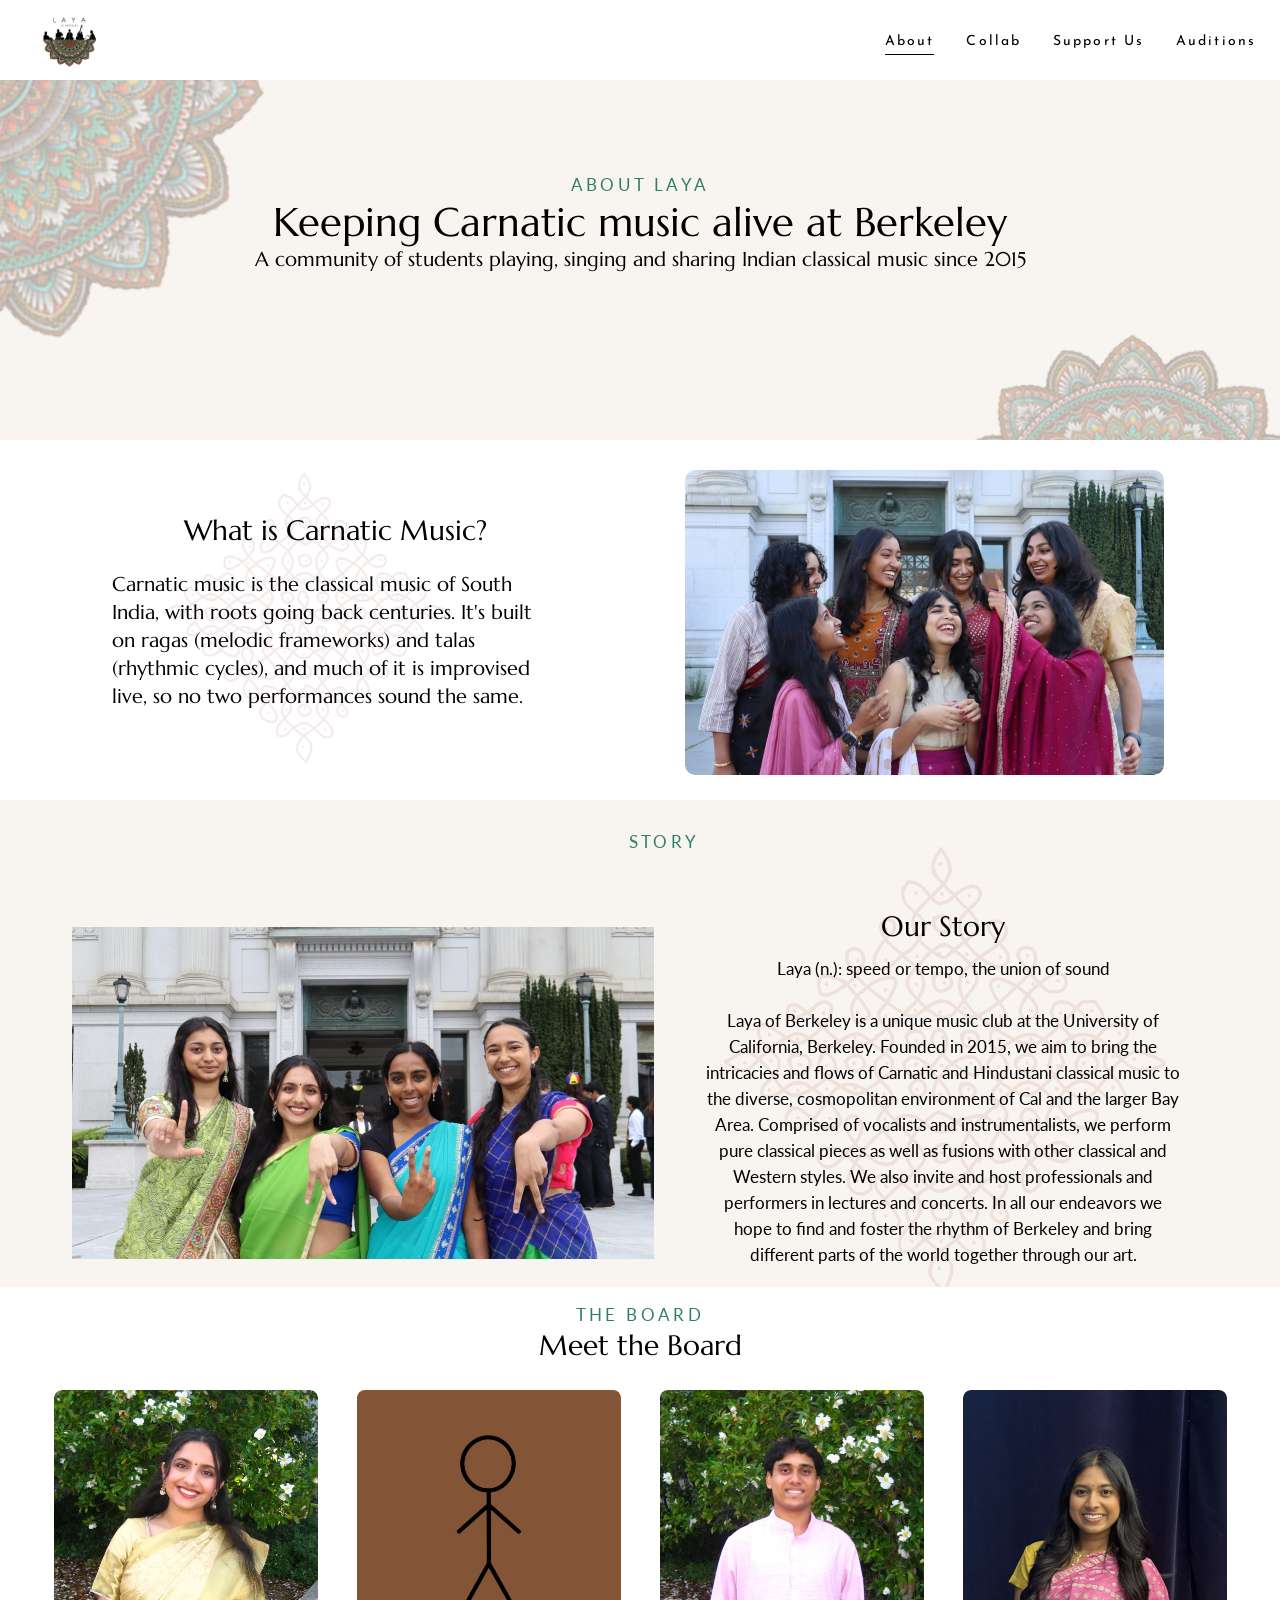
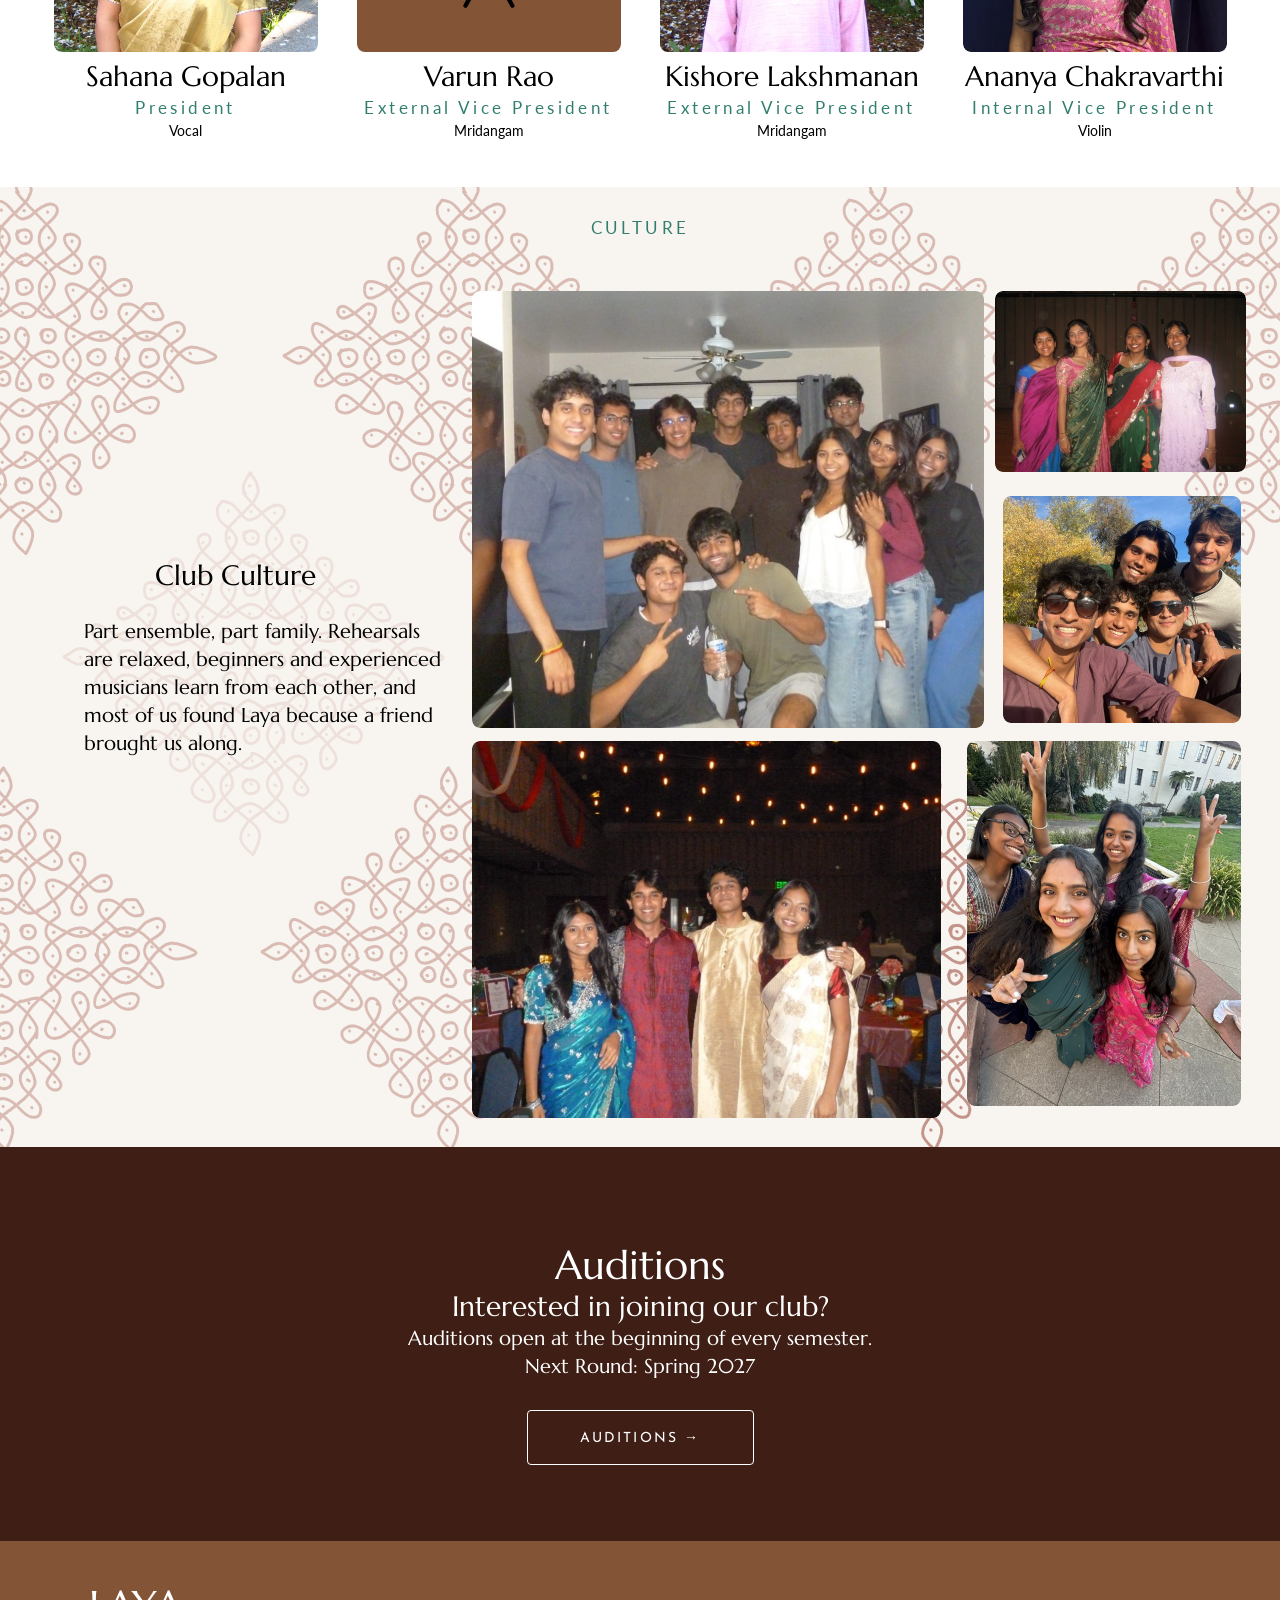
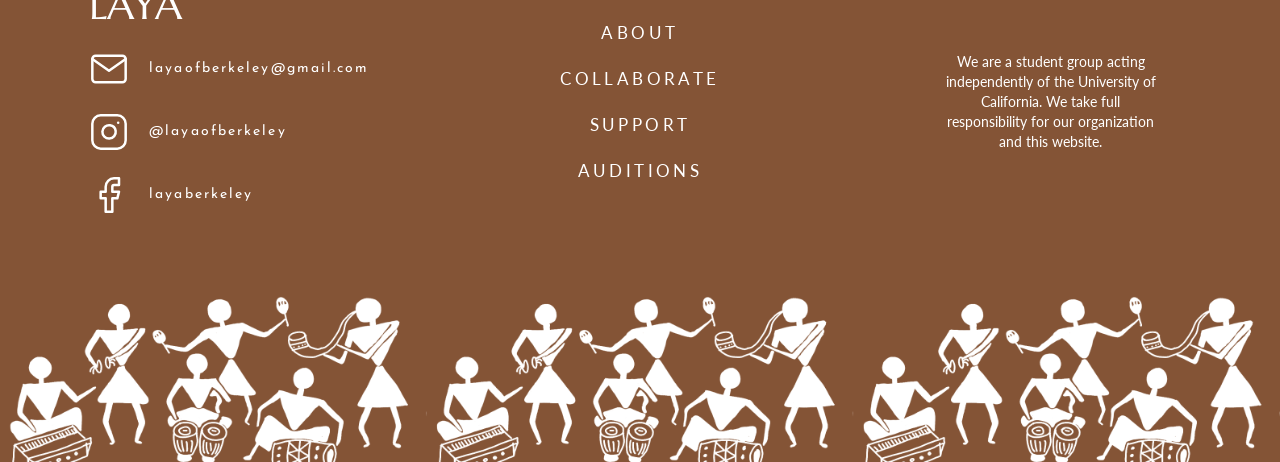
==== about.html @ 3cec7c17 "Laya website v1" ====
<!DOCTYPE html>
<html lang="en">
<head>
  <meta charset="UTF-8">
  <meta name="viewport" content="width=device-width, initial-scale=1">
  <title>About — Laya at UC Berkeley</title>
  <meta name="description" content="Laya is UC Berkeley's Indian classical music group: our story, our board and our club culture.">
  <link rel="icon" href="images/logo.png">

  <link rel="preconnect" href="https://fonts.googleapis.com">
  <link rel="preconnect" href="https://fonts.gstatic.com" crossorigin>
  <link href="https://fonts.googleapis.com/css2?family=Josefin+Sans:wght@400&family=Lato:wght@400&family=Marcellus&display=swap" rel="stylesheet">
  <link rel="stylesheet" href="styles.css">
</head>
<body>

  <!-- ===== Nav (shared) ===== -->
  <header class="site-nav">
    <nav class="site-nav__inner container" aria-label="Main">
      <a class="site-nav__logo" href="index.html">
        <img src="images/logo.png" alt="Laya, UC Berkeley — home" width="70" height="70">
      </a>

      <button class="site-nav__toggle" type="button" aria-expanded="false" aria-controls="site-nav-links" aria-label="Menu">
        <span class="site-nav__toggle-bar"></span>
        <span class="site-nav__toggle-bar"></span>
        <span class="site-nav__toggle-bar"></span>
      </button>

      <ul class="site-nav__links" id="site-nav-links">
        <li><a href="about.html" aria-current="page">About</a></li>
        <li><a href="collaborate.html">Collab</a></li>
        <li><a href="support.html">Support Us</a></li>
        <li><a href="about.html#auditions">Auditions</a></li>
      </ul>
    </nav>
  </header>

  <main>
    <!-- ===== Intro ===== -->
    <section class="page-intro about-intro">
      <img class="mandala mandala--about-top-left" src="images/mandala-half.png" alt="" aria-hidden="true">
      <img class="mandala mandala--flat-bottom mandala--about-bottom-right" src="images/mandala-half.png" alt="" aria-hidden="true">
      <div class="page-intro__inner container">
        <p class="label">About Laya</p>
        <h1 class="h1">Keeping Carnatic music alive at Berkeley</h1>
        <p class="subheading">A community of students playing, singing and sharing Indian classical music since 2015</p>
      </div>
    </section>

    <!-- ===== What is Carnatic music? ===== -->
    <section class="carnatic">
      <div class="carnatic__inner container">
        <img class="kolam-diamond kolam-diamond--10" src="images/kolam-diamond.png" alt="" aria-hidden="true">
        <div class="carnatic__text">
          <h2 class="h2">What is Carnatic Music?</h2>
          <p class="subheading">Carnatic music is the classical music of South India, with roots going back centuries. It's built on ragas (melodic frameworks) and talas (rhythmic cycles), and much of it is improvised live, so no two performances sound the same.</p>
        </div>
        <img class="carnatic__image photo" src="images/about-carnatic.jpg" alt="Laya members laughing together outside a campus building" width="958" height="610">
      </div>
    </section>

    <!-- ===== Our story ===== -->
    <section class="story" id="story">
      <div class="story__inner container">
        <img class="kolam-diamond kolam-diamond--10" src="images/kolam-diamond.png" alt="" aria-hidden="true">
        <p class="label">Story</p>
        <div class="story__grid">
          <img class="story__image" src="images/about-story.jpg" alt="Four Laya members in saris making the Cal Bears hand sign" width="1164" height="664">
          <div class="story__text">
            <h2 class="h2">Our Story</h2>
            <p class="body">Laya (n.): speed or tempo, the union of sound</p>
            <p class="body">Laya of Berkeley is a unique music club at the University of California, Berkeley. Founded in 2015, we aim to bring the intricacies and flows of Carnatic and Hindustani classical music to the diverse, cosmopolitan environment of Cal and the larger Bay Area. Comprised of vocalists and instrumentalists, we perform pure classical pieces as well as fusions with other classical and Western styles. We also invite and host professionals and performers in lectures and concerts. In all our endeavors we hope to find and foster the rhythm of Berkeley and bring different parts of the world together through our art.</p>
          </div>
        </div>
      </div>
    </section>

    <!-- ===== Meet the board ===== -->
    <section class="board" id="board">
      <div class="board__inner container">
        <div class="section-title">
          <p class="label">The Board</p>
          <h2 class="h2">Meet the Board</h2>
        </div>
        <ul class="board__list">
          <li>
            <img class="board__photo" src="images/board-sahana.jpg" alt="Sahana Gopalan" width="526" height="524">
            <p class="board__name h2">Sahana Gopalan</p>
            <p class="board__role label">President</p>
            <p class="small">Vocal</p>
          </li>
          <li>
            <img class="board__photo" src="images/board-varun.jpg" alt="Placeholder portrait for Varun Rao" width="524" height="524">
            <p class="board__name h2">Varun Rao</p>
            <p class="board__role label">External Vice President</p>
            <p class="small">Mridangam</p>
          </li>
          <li>
            <img class="board__photo" src="images/board-kishore.jpg" alt="Kishore Lakshmanan" width="540" height="524">
            <p class="board__name h2">Kishore Lakshmanan</p>
            <p class="board__role label">External Vice President</p>
            <p class="small">Mridangam</p>
          </li>
          <li>
            <img class="board__photo" src="images/board-ananya.jpg" alt="Ananya Chakravarthi" width="528" height="524">
            <p class="board__name h2">Ananya Chakravarthi</p>
            <p class="board__role label">Internal Vice President</p>
            <p class="small">Violin</p>
          </li>
        </ul>
      </div>
    </section>

    <!-- ===== Club culture ===== -->
    <section class="culture" id="culture">
      <div class="culture__inner container">
        <div class="culture__kolams" aria-hidden="true">
          <img class="kolam-diamond" src="images/kolam-diamond.png" alt="">
          <img class="kolam-diamond" src="images/kolam-diamond.png" alt="">
          <img class="kolam-diamond" src="images/kolam-diamond.png" alt="">
          <img class="kolam-diamond" src="images/kolam-diamond.png" alt="">
          <img class="kolam-diamond kolam-diamond--10" src="images/kolam-diamond.png" alt="">
          <img class="kolam-diamond" src="images/kolam-diamond.png" alt="">
          <img class="kolam-diamond" src="images/kolam-diamond.png" alt="">
          <img class="kolam-diamond" src="images/kolam-diamond.png" alt="">
          <img class="kolam-diamond" src="images/kolam-diamond.png" alt="">
        </div>
        <p class="label">Culture</p>
        <div class="culture__text">
          <h2 class="h2">Club Culture</h2>
          <p class="subheading">Part ensemble, part family. Rehearsals are relaxed, beginners and experienced musicians learn from each other, and most of us found Laya because a friend brought us along.</p>
        </div>
        <div class="culture__gallery">
          <img class="culture__photo culture__photo--1" src="images/culture-1.jpg" alt="A big group of Laya members posing in a living room" width="1024" height="874">
          <img class="culture__photo culture__photo--2" src="images/culture-2.jpg" alt="Four members in saris" width="502" height="362">
          <img class="culture__photo culture__photo--3" src="images/culture-3.jpg" alt="Members taking a group selfie outdoors" width="476" height="454">
          <img class="culture__photo culture__photo--4" src="images/culture-4.jpg" alt="Members dressed up at an evening event under string lights" width="938" height="754">
          <img class="culture__photo culture__photo--5" src="images/culture-5.jpg" alt="Members taking a selfie on campus" width="548" height="730">
        </div>
      </div>
    </section>

    <!-- ===== Auditions ===== -->
    <section class="auditions-band" id="auditions">
      <div class="auditions-band__inner container">
        <h2 class="h1">Auditions</h2>
        <p class="h2">Interested in joining our club?</p>
        <p class="subheading">Auditions open at the beginning of every semester.</p>
        <p class="subheading">Next Round: Spring 2027</p>
        <a class="btn btn--lg btn--outline-light" href="#">Auditions &rarr;</a>
      </div>
    </section>
  </main>

  <!-- ===== Footer (shared) ===== -->
  <footer class="site-footer">
    <div class="site-footer__inner container">
      <div class="site-footer__brand-block">
        <p class="site-footer__brand">LAYA</p>
        <ul class="site-footer__contact">
          <li>
            <a href="mailto:layaofberkeley@gmail.com">
              <svg viewBox="0 0 24 24" fill="none" stroke="currentColor" stroke-width="1.5" stroke-linecap="round" stroke-linejoin="round" aria-hidden="true">
                <path d="M4 4h16c1.1 0 2 .9 2 2v12c0 1.1-.9 2-2 2H4c-1.1 0-2-.9-2-2V6c0-1.1.9-2 2-2z"/>
                <polyline points="22,6 12,13 2,6"/>
              </svg>
              <span>layaofberkeley@gmail.com</span>
            </a>
          </li>
          <li>
            <a href="https://www.instagram.com/layaofberkeley" target="_blank" rel="noopener">
              <svg viewBox="0 0 24 24" fill="none" stroke="currentColor" stroke-width="1.5" stroke-linecap="round" stroke-linejoin="round" aria-hidden="true">
                <rect x="2" y="2" width="20" height="20" rx="5" ry="5"/>
                <path d="M16 11.37A4 4 0 1 1 12.63 8 4 4 0 0 1 16 11.37z"/>
                <line x1="17.5" y1="6.5" x2="17.51" y2="6.5"/>
              </svg>
              <span>@layaofberkeley</span>
            </a>
          </li>
          <li>
            <a href="https://www.facebook.com/layaberkeley" target="_blank" rel="noopener">
              <svg viewBox="0 0 24 24" fill="none" stroke="currentColor" stroke-width="1.5" stroke-linecap="round" stroke-linejoin="round" aria-hidden="true">
                <path d="M18 2h-3a5 5 0 0 0-5 5v3H7v4h3v8h4v-8h3l1-4h-4V7a1 1 0 0 1 1-1h3z"/>
              </svg>
              <span>layaberkeley</span>
            </a>
          </li>
        </ul>
      </div>

      <nav aria-label="Footer">
        <ul class="site-footer__links">
          <li><a href="about.html">About</a></li>
          <li><a href="collaborate.html">Collaborate</a></li>
          <li><a href="support.html">Support</a></li>
          <li><a href="about.html#auditions">Auditions</a></li>
        </ul>
      </nav>

      <p class="site-footer__disclaimer small">We are a student group acting independently of the University of California. We take full responsibility for our organization and this website.</p>
    </div>
    <div class="site-footer__art" aria-hidden="true"></div>
  </footer>

  <script src="nav.js"></script>
</body>
</html>
---- styles.css ----
/* ==========================================================================
   Laya at UC Berkeley — shared styles
   Sections 1–6 are shared across pages (tokens, base, type, buttons, nav,
   footer). Section 7 onward is Home-page specific.
   ========================================================================== */

/* 1. Tokens ---------------------------------------------------------------- */
:root {
  --black: #000000;
  --white: #ffffff;
  --teal: #317d6e;       /* Mandala Teal */
  --brick: #923729;      /* Brick Red */
  --brown: #3f1f15;      /* Deep Brown */
  --copper: #845436;     /* Copper */
  --off-white: #f8f4ef;  /* Off-white */

  --font-heading: "Marcellus", Georgia, serif;
  --font-ui: "Josefin Sans", "Helvetica Neue", Arial, sans-serif;
  --font-body: "Lato", "Helvetica Neue", Arial, sans-serif;
  /* The Figma "Label" style (ABOUT LAYA, PERFORMANCES…) is set in Lato.
     Swap to var(--font-ui) here to use Josefin Sans for labels instead. */
  --font-label: var(--font-body);

  --page-width: 1280px;
  --nav-height: 80px;
  --radius-sm: 4px;
  --radius-md: 8px;
}

/* 2. Base ------------------------------------------------------------------ */
*,
*::before,
*::after {
  box-sizing: border-box;
}

html {
  -webkit-text-size-adjust: 100%;
}

body {
  margin: 0;
  background: var(--off-white);
  color: var(--black);
  font-family: var(--font-body);
  font-size: 17px;
  line-height: 26px;
  -webkit-font-smoothing: antialiased;
}

img {
  display: block;
  max-width: 100%;
}

a {
  color: inherit;
  text-decoration: none;
}

h1,
h2,
h3,
p {
  margin: 0;
}

.container {
  width: 100%;
  max-width: var(--page-width);
  margin-inline: auto;
}

.visually-hidden {
  position: absolute;
  width: 1px;
  height: 1px;
  overflow: hidden;
  clip: rect(0 0 0 0);
  white-space: nowrap;
}

[id] {
  scroll-margin-top: var(--nav-height);
}

:focus-visible {
  outline: 2px solid var(--teal);
  outline-offset: 3px;
}

/* 3. Type ------------------------------------------------------------------ */
.h1 {
  font-family: var(--font-heading);
  font-weight: 400;
  font-size: 40px;
  line-height: 48px;
}

.h2 {
  font-family: var(--font-heading);
  font-weight: 400;
  font-size: 28px;
  line-height: 36px;
}

.subheading {
  font-family: var(--font-heading);
  font-weight: 400;
  font-size: 20px;
  line-height: 28px;
}

.label {
  font-family: var(--font-label);
  font-size: 17px;
  line-height: 26px;
  letter-spacing: 0.2em;
  text-transform: uppercase;
}

.eyebrow {
  font-family: var(--font-ui);
  font-size: 14px;
  line-height: 20px;
  letter-spacing: 0.15em;
  text-transform: uppercase;
}

.body {
  font-family: var(--font-body);
  font-size: 17px;
  line-height: 26px;
}

.small {
  font-family: var(--font-body);
  font-size: 14px;
  line-height: 20px;
}

.text-teal { color: var(--teal); }
.text-white { color: var(--white); }

/* Centered section heading: label + h2 */
.section-heading {
  text-align: center;
  color: var(--teal);
}

/* 4. Buttons --------------------------------------------------------------- */
.btn {
  display: inline-flex;
  align-items: center;
  justify-content: center;
  min-width: 170px;
  min-height: 48px;
  padding: 14px 32px 12px; /* Josefin sits high; nudge down to look centred */
  border: 1px solid transparent;
  border-radius: var(--radius-sm);
  font-family: var(--font-ui);
  font-size: 14px;
  line-height: 20px;
  letter-spacing: 0.15em;
  text-transform: uppercase;
  white-space: nowrap;
  cursor: pointer;
  transition: background-color 0.2s ease, color 0.2s ease, border-color 0.2s ease;
}

.btn--lg {
  min-width: 227px;
  min-height: 55px;
}

.btn--teal {
  background: var(--teal);
  color: var(--white);
}
.btn--teal:hover { background: #276659; }

.btn--brick {
  background: var(--brick);
  color: var(--white);
}
.btn--brick:hover { background: #7a2d21; }

.btn--outline-light {
  border-color: var(--white);
  color: var(--white);
}
.btn--outline-light:hover {
  background: var(--white);
  color: var(--black);
}

.btn--outline-dark {
  border-color: var(--black);
  color: var(--black);
}
.btn--outline-dark:hover {
  background: var(--black);
  color: var(--white);
}

/* 5. Nav ------------------------------------------------------------------- */
.site-nav {
  position: sticky;
  top: 0;
  z-index: 50;
  background: var(--white);
}

.site-nav__inner {
  display: flex;
  align-items: center;
  justify-content: space-between;
  height: var(--nav-height);
  padding: 0 24px 0 32px;
}

.site-nav__logo img {
  width: 70px;
  height: 70px;
  object-fit: contain;
}

.site-nav__links {
  display: flex;
  align-items: center;
  gap: 32px;
  margin: 0;
  padding: 0;
  list-style: none;
}

.site-nav__links a {
  display: inline-block;
  padding: 4px 0 2px;
  border-bottom: 1px solid transparent;
  font-family: var(--font-ui);
  font-size: 14px;
  line-height: 20px;
  letter-spacing: 0.15em;
  color: var(--black);
  transition: border-color 0.2s ease, color 0.2s ease;
}

.site-nav__links a:hover,
.site-nav__links a[aria-current="page"] {
  border-bottom-color: currentColor;
}

.site-nav__toggle {
  display: none;
  width: 44px;
  height: 44px;
  padding: 0;
  border: 0;
  background: none;
  cursor: pointer;
}

.site-nav__toggle-bar {
  display: block;
  width: 24px;
  height: 2px;
  margin: 5px auto;
  background: var(--black);
  transition: transform 0.2s ease, opacity 0.2s ease;
}

.site-nav__toggle[aria-expanded="true"] .site-nav__toggle-bar:nth-child(1) {
  transform: translateY(7px) rotate(45deg);
}
.site-nav__toggle[aria-expanded="true"] .site-nav__toggle-bar:nth-child(2) {
  opacity: 0;
}
.site-nav__toggle[aria-expanded="true"] .site-nav__toggle-bar:nth-child(3) {
  transform: translateY(-7px) rotate(-45deg);
}

@media (max-width: 767px) {
  .site-nav__inner {
    height: 64px;
    padding: 0 12px 0 16px;
  }

  .site-nav__logo img {
    width: 56px;
    height: 56px;
  }

  .site-nav__toggle {
    display: block;
  }

  .site-nav__links {
    display: none;
    position: absolute;
    top: 100%;
    left: 0;
    right: 0;
    flex-direction: column;
    align-items: stretch;
    gap: 0;
    padding: 8px 0 16px;
    background: var(--white);
    box-shadow: 0 8px 16px rgba(0, 0, 0, 0.08);
  }

  .site-nav__links.is-open {
    display: flex;
  }

  .site-nav__links a {
    display: block;
    padding: 14px 24px 12px;
    border-bottom: 0;
    font-size: 15px;
  }
}

/* 6. Footer ---------------------------------------------------------------- */
.site-footer {
  background: var(--copper);
  color: var(--white);
  overflow: hidden;
}

.site-footer__inner {
  display: grid;
  grid-template-columns: repeat(3, minmax(0, 1fr));
  align-items: center;
  justify-items: center;
  column-gap: 48px;
  padding: 40px 48px 24px;
}

/* Brand block: LAYA + contact rows, kept left-aligned inside so the icons
   line up, and centred as a unit in its column. */
.site-footer__brand-block {
  display: flex;
  flex-direction: column;
  align-items: flex-start;
}

.site-footer__brand {
  font-family: var(--font-heading);
  font-size: 40px;
  line-height: 48px;
}

.site-footer__contact {
  margin: 20px 0 0;
  padding: 0;
  list-style: none;
}

.site-footer__contact li + li {
  margin-top: 16px;
}

.site-footer__contact a {
  display: inline-flex;
  align-items: center;
  gap: 20px;
  font-family: var(--font-ui);
  font-size: 14px;
  line-height: 20px;
  letter-spacing: 0.15em;
}

.site-footer__contact a:hover span {
  text-decoration: underline;
  text-underline-offset: 4px;
}

.site-footer__contact svg {
  flex: none;
  width: 40px;
  height: 40px;
}

.site-footer__links {
  margin: 0;
  padding: 0;
  list-style: none;
  text-align: center;
}

.site-footer__links li + li {
  margin-top: 20px;
}

.site-footer__links a {
  font-family: var(--font-label);
  font-size: 17px;
  line-height: 26px;
  letter-spacing: 0.2em;
  text-transform: uppercase;
}

.site-footer__links a:hover {
  text-decoration: underline;
  text-underline-offset: 4px;
}

.site-footer__disclaimer {
  max-width: 220px;
  text-align: center;
}

/* Warli dancers: one complete copy of the artwork (blank margins on both
   sides), repeated edge to edge. "round" fits a whole number of copies
   across any screen width and scales them evenly (aspect ratio kept), so no
   dancer is ever cut off at the sides. */
.site-footer__art {
  height: 216px;
  background-image: url("images/footer-warli.png");
  background-repeat: round no-repeat;
  background-position: left bottom;
  background-size: 427px auto;
}

@media (max-width: 1023px) {
  .site-footer__inner {
    column-gap: 24px;
    padding: 40px 24px 24px;
  }
}

@media (max-width: 767px) {
  .site-footer__inner {
    grid-template-columns: 1fr;
    row-gap: 32px;
    padding: 40px 24px 16px;
  }

  .site-footer__brand-block {
    align-items: center;
  }

  .site-footer__brand {
    text-align: center;
  }

  .site-footer__contact svg {
    width: 32px;
    height: 32px;
  }

  .site-footer__links li + li {
    margin-top: 12px;
  }

  .site-footer__art {
    height: 120px;
    background-size: 260px auto;
  }
}

/* ==========================================================================
   7. Home page
   ========================================================================== */

/* Repeating kolam border strip (shared). kolam-border.png is
   kolam-border-right.png with only its transparent margins trimmed so the
   pattern tiles without gaps. */
.kolam-strip {
  height: 80px;
  background: url("images/kolam-border.png") repeat-x left top / auto 80px;
}
.kolam-strip--on-white { background-color: var(--white); }

/* Above the footer: the upward-pointing version, resting on the footer.
   kolam-border-up.png is kolam-border-support.png with only its
   transparent margins trimmed. */
.kolam-strip--up {
  background-image: url("images/kolam-border-up.png");
  background-position: left bottom;
}

/* Large faint kolam centred behind a section's text (shared). The image has
   30% opacity baked in, so 0.267 gives the requested 8%. */
.kolam-bg {
  position: absolute;
  z-index: 0;
  top: 50%;
  left: 50%;
  width: 600px;
  max-width: none;
  height: auto;
  opacity: 0.267;
  transform: translate(-50%, -50%);
  pointer-events: none;
  user-select: none;
}

/* Decorative mandala (shared by every page). The source image is the right
   half of a mandala (flat edge on its left) with 30% opacity baked in. */
.mandala {
  position: absolute;
  z-index: 0;
  width: 294px;
  height: auto;
  pointer-events: none;
  user-select: none;
}
.mandala--flat-top { transform: rotate(90deg); }
.mandala--flat-bottom { transform: rotate(-90deg); }

/* Hero */
.hero {
  position: relative;
  display: flex;
  align-items: flex-end;
  min-height: 923px;
  padding: 0 24px 80px;
  color: var(--white);
  text-align: center;
  isolation: isolate;
}

.hero__image {
  position: absolute;
  inset: 0;
  z-index: -2;
  width: 100%;
  height: 100%;
  object-fit: cover;
  object-position: center 30%;
}

.hero::before {
  content: "";
  position: absolute;
  inset: 0;
  z-index: -1;
  background: linear-gradient(to bottom, rgba(0, 0, 0, 0) 0%, rgba(0, 0, 0, 0.6) 100%);
}

.hero__content {
  width: 100%;
}

.hero__actions {
  display: flex;
  flex-wrap: wrap;
  justify-content: center;
  gap: 16px 40px;
  margin-top: 20px;
}

/* Stats band */
.stats {
  background: var(--teal);
  color: var(--white);
}

.stats__list {
  display: grid;
  grid-template-columns: repeat(4, 250px);
  justify-content: center;
  margin: 0 auto;
  padding: 49px 0;
  list-style: none;
  text-align: center;
}

.stats__number {
  display: block;
  font-family: var(--font-heading);
  font-size: 28px;
  line-height: 36px;
}

.stats__label {
  display: block;
  font-family: var(--font-label);
  font-size: 17px;
  line-height: 26px;
  letter-spacing: 0.2em;
}

/* Kolam border that hangs below the stats band. Positions are the Figma
   coordinates expressed as a share of the 1280px frame. */
.kolam-row {
  position: relative;
  z-index: 1;
  max-width: var(--page-width);
  height: 0;
  margin-inline: auto;
  pointer-events: none;
}

.kolam-row img {
  position: absolute;
  top: calc(-64 / 1280 * min(100vw, 1280px));
  height: auto;
}

.kolam-row__left {
  left: 0;
  width: calc(621 / 1280 * 100%);
}

.kolam-row__right {
  left: calc(451 / 1280 * 100%);
  width: calc(753 / 1280 * 100%);
}

/* About */
.about {
  background: var(--white);
}

.about__inner {
  display: grid;
  grid-template-columns: 468px 519px;
  column-gap: 100px;
  align-items: start;
  padding: 43px 72px 37px;
}

.about__image {
  width: 468px;
  height: 370px;
  border-radius: var(--radius-md);
  object-fit: cover;
}

.about__text {
  display: flex;
  flex-direction: column;
  align-items: flex-start;
  gap: 8px;
  padding-top: 9px;
}

.about__text .label {
  color: var(--teal);
}

.about__text .body {
  max-width: 466px;
  min-height: 145px;
}

/* Performances */
.performances {
  position: relative;
  overflow: hidden;
  background: var(--off-white);
}

.performances__inner {
  position: relative;
  z-index: 1;
  display: flex;
  flex-direction: column;
  align-items: center;
  padding: 58px 24px 40px;
}

.performances__image {
  width: 962px;
  max-width: 100%;
  height: auto;
  aspect-ratio: 962 / 472;
  margin-top: 37px;
  border-radius: var(--radius-md);
  object-fit: cover;
}

.performances .btn {
  margin-top: 36px;
}

.performances .mandala {
  width: 300px;
  opacity: 0.833; /* 30% baked in × 0.833 ≈ 25% */
}

.performances .mandala--top-left {
  top: -256px;
  left: 0;
}

/* Half mandala resting on the section's bottom edge (as in the design);
   it lines up with the one at the top of Upcoming Events. */
.performances .mandala--bottom-right {
  bottom: -132px;
  right: max(-40px, calc((100vw - var(--page-width)) / 2 - 40px));
}

/* Events + Support share a wrapper so one mandala can span both. */
.events-support {
  position: relative;
  overflow: hidden;
}

.events-support > .mandala {
  top: 116px;
  left: 0;
}

.events {
  position: relative;
  overflow: hidden;
  background: var(--white);
}

.events__inner {
  position: relative;
  z-index: 1;
  padding: 58px 24px 38px;
}

.events .mandala--flat-top {
  top: -127px;
  right: max(-2px, calc((100vw - var(--page-width)) / 2 - 2px));
}

/* Event card (shared: Home + Collaborate) */
.event-card {
  display: grid;
  grid-template-columns: 193px 1fr;
  align-items: center;
  max-width: 464px;
  min-height: 166px;
  margin: 36px auto 0;
  padding: 0 50px 0 0;
  border: 1px solid var(--black);
  border-radius: var(--radius-md);
  background: var(--white);
  color: var(--teal);
  text-align: center;
}

.event-card__date .h1 {
  display: block;
}

.event-card__date .label {
  display: block;
}

.event-card__details {
  display: flex;
  flex-direction: column;
}

/* Support */
.support {
  position: relative;
  overflow: hidden;
}

.support__inner {
  position: relative;
  z-index: 1;
  padding: 58px 24px 24px;
  text-align: center;
}

.support__inner .body {
  margin-top: 10px;
}

.support .btn {
  margin-top: 30px;
}


/* Home — tablet */
@media (max-width: 1100px) {
  .about__inner {
    grid-template-columns: minmax(0, 468px) minmax(0, 519px);
    column-gap: 48px;
    justify-content: center;
    padding: 110px 32px 48px;
  }

  .about__image {
    width: 100%;
    height: auto;
    aspect-ratio: 468 / 370;
  }

  .stats__list {
    grid-template-columns: repeat(4, 1fr);
    padding-inline: 24px;
  }
}

/* Home — mobile */
@media (max-width: 767px) {
  .kolam-strip {
    height: 56px;
    background-size: auto 56px;
  }

  .h1 {
    font-size: 32px;
    line-height: 40px;
  }

  .h2 {
    font-size: 24px;
    line-height: 32px;
  }

  .subheading {
    font-size: 17px;
    line-height: 24px;
  }

  .label {
    font-size: 15px;
    letter-spacing: 0.16em;
  }

  .mandala {
    width: 180px;
  }

  .hero {
    min-height: min(calc(100svh - 64px), 680px);
    padding-bottom: 48px;
  }

  .hero__actions {
    flex-direction: column;
    align-items: center;
    gap: 12px;
    margin-top: 24px;
  }

  .hero__actions .btn {
    width: 220px;
  }

  .stats__list {
    grid-template-columns: repeat(2, 1fr);
    row-gap: 28px;
    padding: 36px 16px;
  }

  .stats__label {
    font-size: 14px;
    letter-spacing: 0.15em;
  }

  .about__inner {
    grid-template-columns: 1fr;
    row-gap: 32px;
    padding: 72px 24px 56px;
  }

  .about__text .body {
    min-height: 0;
    margin-bottom: 16px;
  }

  .performances__inner {
    padding: 48px 16px 40px;
  }

  .performances__image {
    margin-top: 28px;
  }

  .performances .mandala { width: 180px; }
  .performances .mandala--top-left { top: -160px; }
  .performances .mandala--bottom-right { bottom: -78px; right: -24px; }

  .events__inner {
    padding: 48px 16px 40px;
  }

  .events .mandala--flat-top { top: -78px; right: -10px; }
  .events-support > .mandala { top: 200px; }

  .event-card {
    grid-template-columns: 1fr;
    row-gap: 16px;
    padding: 28px 20px;
  }

  .support__inner {
    padding: 48px 20px 24px;
  }

}

/* ==========================================================================
   8. Shared components used by the inner pages
   ========================================================================== */

/* Photos with rounded corners */
.photo {
  display: block;
  width: 100%;
  height: auto;
  border-radius: var(--radius-md);
  object-fit: cover;
}

/* Kolam diamond motif. The image has 30% opacity baked in, so the
   opacity values below are relative to that (0.5 ≈ 15%, 0.33 ≈ 10%). */
.kolam-diamond {
  position: absolute;
  z-index: 0;
  width: 484px;
  max-width: none;
  height: auto;
  pointer-events: none;
  user-select: none;
}
.kolam-diamond--20 { opacity: 0.67; }
.kolam-diamond--15 { opacity: 0.5; }
.kolam-diamond--10 { opacity: 0.33; }

/* A row of hanging kolam (the same art used under the Home stats band) */
.kolam-border {
  position: absolute;
  z-index: 0;
  width: 742px;
  max-width: none;
  height: auto;
  pointer-events: none;
}

/* Deep-brown content card */
.brown-card {
  border-radius: var(--radius-md);
  background: var(--brown);
  color: var(--white);
  text-align: center;
}

/* Page intro header: teal label + black H1 + subheading, centred */
.page-intro {
  position: relative;
  overflow: hidden;
  background: var(--off-white);
  text-align: center;
}

.page-intro__inner {
  position: relative;
  z-index: 1;
}

.page-intro .label {
  color: var(--teal);
}

/* Section heading pair used on inner pages (teal label, black heading) */
.section-title {
  text-align: center;
}
.section-title .label {
  color: var(--teal);
}

/* Caption chip that sits on top of a photo */
.tag {
  position: absolute;
  z-index: 1;
  display: flex;
  flex-direction: column;
  justify-content: center;
  border-radius: var(--radius-md);
  background: var(--brown);
  color: var(--white);
  font-family: var(--font-label);
  letter-spacing: 0.2em;
  text-align: center;
  white-space: nowrap;
}
.tag--copper { background: var(--copper); }
.tag__title {
  font-size: 17px;
  line-height: 26px;
  text-transform: uppercase;
}
.tag__meta {
  font-size: 14px;
  line-height: 20px;
  letter-spacing: 0;
}

/* ==========================================================================
   9. About page
   ========================================================================== */

.about-intro {
  min-height: 360px;
}

.about-intro .page-intro__inner {
  padding: 92px 24px 60px;
}

.about-intro .mandala--about-top-left {
  top: -201px;
  left: -105px;
  width: 369px;
  transform: rotate(50.63deg);
}

.about-intro .mandala--about-bottom-right {
  top: 98px;
  right: max(14px, calc((100vw - var(--page-width)) / 2 + 14px));
  width: 239px;
}

/* What is Carnatic music? */
.carnatic {
  position: relative;
  overflow: hidden;
  background: var(--white);
}

.carnatic__inner {
  position: relative;
  display: grid;
  grid-template-columns: 447px 479px;
  column-gap: 126px;
  align-items: start;
  min-height: 360px;
  padding: 30px 24px 25px 112px;
}

.carnatic__text {
  position: relative;
  z-index: 1;
  padding-top: 43px;
}

.carnatic__text .h2 {
  margin-bottom: 22px;
  text-align: center;
}

.carnatic .kolam-diamond {
  top: 0;
  left: 123px;
  width: 365px;
}

.carnatic__image {
  position: relative;
  z-index: 1;
  width: 479px;
  aspect-ratio: 479 / 305;
  border-radius: 10px;
}

/* Our story */
.story {
  position: relative;
  overflow: hidden;
}

.story__inner {
  position: relative;
  padding: 29px 24px 19px 72px;
}

.story .label {
  color: var(--teal);
  text-align: center;
}

.story__grid {
  display: grid;
  grid-template-columns: 582px 476px;
  column-gap: 51px;
  align-items: start;
  margin-top: 54px;
}

.story__image {
  width: 582px;
  max-width: 100%;
  height: auto;
  margin-top: 18px;
  object-fit: cover;
}

.story__text {
  position: relative;
  z-index: 1;
  text-align: center;
}

.story__text .h2 {
  margin-bottom: 11px;
}

.story__text .body + .body {
  margin-top: 26px;
}

.story .kolam-diamond {
  top: -3px;
  left: 663px;
  width: 560px;
}

/* Meet the board */
.board {
  background: var(--white);
}

.board__inner {
  padding: 15px 24px 46px;
}

.board__list {
  display: grid;
  grid-template-columns: repeat(4, 264px);
  justify-content: center;
  column-gap: 39px;
  row-gap: 40px;
  margin: 26px 0 0;
  padding: 0;
  list-style: none;
  text-align: center;
}

.board__photo {
  width: 100%;
  height: 262px;
  border-radius: var(--radius-md);
  object-fit: cover;
}

.board__name {
  margin-top: 7px;
}

.board__role {
  margin-inline: -20px;
  color: var(--teal);
  text-transform: none;
}

/* Club culture */
.culture {
  position: relative;
  overflow: hidden;
}

.culture__inner {
  position: relative;
  height: 960px;
}

.culture .label {
  position: relative;
  z-index: 1;
  padding-top: 28px;
  color: var(--teal);
  text-align: center;
}

.culture__text {
  position: absolute;
  z-index: 1;
  top: 371px;
  left: 84px;
  width: 366px;
}

.culture__text .h2 {
  margin: 0 0 24px 71px;
}

.culture__photo {
  position: absolute;
  z-index: 1;
  border-radius: var(--radius-md);
  object-fit: cover;
}
.culture__photo--1 { left: 472px; top: 104px; width: 512px; height: 437px; }
.culture__photo--2 { left: 995px; top: 104px; width: 251px; height: 181px; }
.culture__photo--3 { left: 1003px; top: 309px; width: 238px; height: 227px; }
.culture__photo--4 { left: 472px; top: 554px; width: 469px; height: 377px; }
.culture__photo--5 { left: 967px; top: 554px; width: 274px; height: 365px; }

/* Kolam diamonds placed exactly as in the design: a row along the top,
   a faint one behind the text, and a lower row (bottom-left plus two behind
   the bottom photos; the last is doubled, as in Figma, for a stronger tone). */
.culture__kolams .kolam-diamond:nth-of-type(1) { left: -217px; top: -60px; }
.culture__kolams .kolam-diamond:nth-of-type(2) { left: 230px; top: -60px; }
.culture__kolams .kolam-diamond:nth-of-type(3) { left: 637px; top: -60px; }
.culture__kolams .kolam-diamond:nth-of-type(4) { left: 1004px; top: -60px; }
.culture__kolams .kolam-diamond:nth-of-type(5) { left: 10px; top: 241px; }
.culture__kolams .kolam-diamond:nth-of-type(6) { left: -237px; top: 536px; }
.culture__kolams .kolam-diamond:nth-of-type(7) { left: 208px; top: 536px; }
.culture__kolams .kolam-diamond:nth-of-type(8) { left: 692px; top: 536px; }
.culture__kolams .kolam-diamond:nth-of-type(9) { left: 692px; top: 536px; }

/* Auditions band */
.auditions-band {
  background: var(--brown);
  color: var(--white);
  text-align: center;
}

.auditions-band__inner {
  padding: 94px 24px 76px;
}

.auditions-band .btn {
  margin-top: 29px;
}

/* About — tablet */
@media (max-width: 1100px) {
  .carnatic__inner {
    grid-template-columns: minmax(0, 1fr) minmax(0, 1fr);
    column-gap: 48px;
    padding: 48px 32px;
  }

  .carnatic__image {
    width: 100%;
  }

  .story__inner {
    padding: 40px 32px 48px;
  }

  .story__grid {
    grid-template-columns: minmax(0, 1fr) minmax(0, 1fr);
    column-gap: 40px;
    margin-top: 32px;
  }

  .story__image {
    width: 100%;
  }

  .board__list {
    grid-template-columns: repeat(2, 264px);
  }

  .culture__inner {
    height: auto;
    padding: 0 32px 64px;
  }

  .culture__text {
    position: relative;
    top: auto;
    left: auto;
    width: auto;
    max-width: 560px;
    margin: 40px auto;
    text-align: center;
  }

  .culture__text .h2 {
    margin-left: 0;
  }

  .culture__gallery {
    position: relative;
    z-index: 1;
    display: grid;
    grid-template-columns: repeat(6, 1fr);
    gap: 16px;
  }

  .culture__photo {
    position: static;
    width: 100%;
    height: 280px;
  }
  .culture__photo--1,
  .culture__photo--4 { grid-column: span 4; }
  .culture__photo--2,
  .culture__photo--3,
  .culture__photo--5 { grid-column: span 2; }
  .culture__photo--1,
  .culture__photo--4 { width: 100%; }
  .culture__photo--3 { order: 1; }
  .culture__photo--5 { order: 2; }
  .culture__photo--4 { order: 3; }
  .culture__photo--2,
  .culture__photo--3,
  .culture__photo--5,
  .culture__photo--1,
  .culture__photo--4 { left: auto; top: auto; }
}

/* About — mobile */
@media (max-width: 767px) {
  .about-intro {
    min-height: 0;
  }

  .about-intro .page-intro__inner {
    padding: 72px 20px 64px;
  }

  .about-intro .mandala--about-top-left {
    top: -150px;
    left: -110px;
    width: 220px;
  }

  .about-intro .mandala--about-bottom-right {
    top: auto;
    bottom: -60px;
    right: 0;
    width: 140px;
  }

  .carnatic__inner,
  .story__grid {
    grid-template-columns: 1fr;
    row-gap: 28px;
  }

  .carnatic__inner {
    padding: 48px 20px;
  }

  .carnatic__text {
    padding-top: 0;
  }

  .carnatic .kolam-diamond {
    left: 50%;
    width: 280px;
    transform: translateX(-50%);
  }

  .story__inner {
    padding: 40px 20px 48px;
  }

  .story__image {
    margin-top: 0;
  }

  .story .kolam-diamond {
    left: auto;
    right: -120px;
    width: 360px;
  }

  .board__inner {
    padding: 40px 16px 56px;
  }

  .board__list {
    grid-template-columns: repeat(2, minmax(0, 1fr));
    column-gap: 16px;
    margin-top: 24px;
  }

  .board__photo {
    height: auto;
    aspect-ratio: 1;
  }

  .board__name {
    font-size: 20px;
    line-height: 28px;
  }

  .board__role {
    margin-inline: 0;
    font-size: 13px;
    line-height: 20px;
    letter-spacing: 0.12em;
  }

  .culture__inner {
    padding: 0 16px 48px;
  }

  .culture__text {
    margin: 32px auto;
  }

  .culture__gallery {
    grid-template-columns: repeat(2, 1fr);
    gap: 12px;
  }

  .culture__photo {
    height: 180px;
  }
  .culture__photo--1,
  .culture__photo--4 { grid-column: span 2; height: 240px; }
  .culture__photo--2,
  .culture__photo--3,
  .culture__photo--5 { grid-column: span 1; }

  .auditions-band__inner {
    padding: 64px 20px;
  }
}

/* ==========================================================================
   10. Collaborate page
   ========================================================================== */

.collab-hero {
  position: relative;
  display: flex;
  align-items: flex-end;
  min-height: 461px;
  overflow: hidden;
  color: var(--white);
  isolation: isolate;
}

.collab-hero__image {
  position: absolute;
  inset: 0;
  z-index: -2;
  width: 100%;
  height: 100%;
  object-fit: cover;
  object-position: center bottom;
}

.collab-hero::before {
  content: "";
  position: absolute;
  inset: 0;
  z-index: -1;
  background: linear-gradient(to bottom, rgba(0, 0, 0, 0) 0%, rgba(0, 0, 0, 0.8) 100%);
}

.collab-hero__content {
  padding: 0 24px 20px 27px;
}

.collab-hero .h1 { margin-top: -6px; }
.collab-hero .body { margin-top: -4px; }

.collab-hero__actions {
  display: flex;
  flex-wrap: wrap;
  gap: 12px 29px;
  margin-top: 8px;
}

.collab-hero__actions .btn--wide {
  min-width: 195px;
}

/* Trusted by */
.trusted {
  background: var(--off-white);
}

.trusted__inner {
  padding: 28px 71px 45px 26px;
}

.trusted .label {
  color: var(--teal);
  text-align: center;
}

.trusted__logos {
  display: flex;
  align-items: center;
  justify-content: space-between;
  gap: 24px;
  margin: 31px 0 0;
  padding: 0;
  list-style: none;
}

.trusted__logos img {
  width: 95px;
  height: 95px;
  object-fit: contain;
}

.trusted__logos .trusted__logo--wide {
  width: 135px;
  height: 56px;
}

/* Past performances */
.past {
  position: relative;
  overflow: hidden;
  background: var(--white);
}

.past__inner {
  position: relative;
  padding: 57px 24px 49px;
}

.past__intro {
  text-align: center;
}

.past__intro .label { color: var(--teal); }
.past__intro .h1 { margin-top: 0; }
.past__intro .h2 { margin-top: 14px; }

.past__grid {
  display: grid;
  grid-template-columns: 590px 582px;
  justify-content: center;
  column-gap: 29px;
  margin-top: 27px;
}

.past__col {
  display: flex;
  flex-direction: column;
}

.past__col--left { gap: 66px; }
.past__col--right { gap: 36px; }

.past__item {
  position: relative;
  margin: 0;
}

.past__item--onam { width: 571px; max-width: 100%; }
.past__item--hosted { width: 572px; max-width: 100%; margin-left: 6px; }
.past__item--ragathon { width: 590px; max-width: 100%; }
.past__item--suits { width: 582px; max-width: 100%; }

.past__item--onam .tag { left: 4.03%; top: 80.06%; min-width: 170px; min-height: 58px; padding: 4px 18px; text-align: left; }
.past__item--hosted .tag { left: 3.5%; top: 6.78%; min-width: 235px; min-height: 73px; padding: 4px 12px; }
.past__item--ragathon .tag { left: 47.63%; top: 83.3%; min-width: 267px; min-height: 57px; padding: 4px 12px; }
.past__item--suits .tag { left: 4.3%; top: 8.39%; min-width: 267px; min-height: 57px; padding: 4px 12px; }

.past__youtube {
  position: relative;
  display: grid;
  grid-template-columns: 663px 1fr;
  align-items: center;
  max-width: 1201px;
  margin: 28px auto 0;
}

.past__video {
  position: relative;
  display: block;
  border-radius: var(--radius-md);
  overflow: hidden;
}

.past__video img {
  transition: transform 0.3s ease;
}

.past__video:hover img {
  transform: scale(1.02);
}

.past__youtube-text {
  position: relative;
  z-index: 1;
  max-width: 516px;
  margin: 0 auto;
  text-align: center;
}

.past__youtube-text a:hover {
  color: var(--teal);
}

.past__youtube .kolam-diamond {
  top: -46px;
  left: 686px;
}

/* What we perform */
.styles {
  background: var(--off-white);
}

.styles__inner {
  padding: 9px 24px 49px;
}

.styles__list {
  display: grid;
  grid-template-columns: repeat(3, 357px);
  justify-content: center;
  gap: 24px 58px;
  margin: 23px 0 0;
  padding: 0;
  list-style: none;
}

.styles__card {
  min-height: 221px;
  padding: 30px 24px;
}

.styles__card .body {
  max-width: 220px;
  margin: 18px auto 0;
}

/* How booking works */
.bookings {
  position: relative;
  overflow: hidden;
  background: var(--white);
}

.bookings__inner {
  position: relative;
  z-index: 1;
  padding: 15px 24px 29px;
}

.bookings .section-title .h1 {
  margin-top: 16px;
}

.bookings .kolam-border--left { top: -61px; left: max(-198px, calc((100vw - var(--page-width)) / 2 - 198px)); }
.bookings .kolam-border--right { top: -61px; left: calc(50% + 91px); }

.steps {
  display: grid;
  grid-template-columns: repeat(3, 335px);
  justify-content: center;
  gap: 24px 59px;
  margin: 16px 0 0;
  padding: 0;
  list-style: none;
}

.step {
  position: relative;
  min-height: 396px;
  padding: 137px 24px 28px;
}

.step__number {
  position: absolute;
  top: 41px;
  left: 24px;
}

.step .subheading {
  max-width: 218px;
  margin: 13px auto 0;
}

.step .btn {
  position: absolute;
  bottom: 28px;
  left: 50%;
  transform: translateX(-50%);
}

.for-artists {
  position: relative;
  overflow: hidden;
  max-width: 1123px;
  min-height: 240px;
  margin: 30px auto 0;
  padding: 34px 24px 37px;
  border-radius: var(--radius-md);
  background: var(--teal);
  color: var(--white);
  text-align: center;
}

.for-artists > *:not(.mandala) {
  position: relative;
  z-index: 1;
}

.for-artists .body {
  max-width: 487px;
  margin: 4px auto 0;
}

.for-artists .btn {
  margin-top: 22px;
}

/* Two stacked copies of the 30% mandala ≈ the design's 50% */
.for-artists .mandala { width: 239px; }
.for-artists .mandala--flat-top { top: -103px; left: calc(50% + 240px); }
.for-artists .mandala--flat-bottom { top: -102px; left: 32px; }

/* Upcoming events (Collaborate layout) */
.upcoming {
  position: relative;
  overflow: hidden;
  background: var(--off-white);
}

/* Continuous kolam row across the top, edge to edge */
.upcoming__kolam {
  position: absolute;
  top: 0;
  left: 0;
  right: 0;
  z-index: 0;
}

.upcoming__inner {
  position: relative;
  z-index: 1;
  display: flex;
  align-items: center;
  gap: 121px;
  padding: 141px 24px 53px 267px;
}

.upcoming__heading {
  color: var(--teal);
  text-align: center;
}

.upcoming__heading span {
  display: block;
}

.upcoming__heading span + span {
  margin-top: 12px;
}

.upcoming .event-card {
  flex: 0 1 464px;
  margin: 0;
}

/* Collaborate — tablet */
@media (max-width: 1100px) {
  .trusted__inner {
    padding-inline: 32px;
  }

  .trusted__logos {
    flex-wrap: wrap;
    justify-content: center;
    gap: 24px 40px;
  }

  .past__grid {
    grid-template-columns: minmax(0, 1fr) minmax(0, 1fr);
    column-gap: 24px;
  }

  .past__col--left,
  .past__col--right { gap: 24px; }

  .past__item--hosted { margin-left: 0; }

  .past__youtube {
    grid-template-columns: minmax(0, 1.2fr) minmax(0, 1fr);
    gap: 24px;
  }

  .past__youtube .kolam-diamond {
    left: auto;
    right: -80px;
  }

  .styles__list,
  .steps {
    grid-template-columns: repeat(3, minmax(0, 1fr));
    column-gap: 20px;
  }

  .upcoming__inner {
    justify-content: center;
    gap: 64px;
    padding-left: 24px;
  }
}

/* Collaborate — mobile */
@media (max-width: 767px) {
  .collab-hero {
    min-height: 520px;
  }

  .collab-hero__content {
    padding: 0 20px 28px;
  }

  .collab-hero .h1 { margin-top: 4px; }
  .collab-hero .body { margin-top: 8px; }

  .collab-hero__actions {
    gap: 12px;
    margin-top: 20px;
  }

  .trusted__inner {
    padding: 32px 16px 40px;
  }

  .trusted__logos {
    gap: 20px 28px;
  }

  .trusted__logos img {
    width: 72px;
    height: 72px;
  }

  .trusted__logos .trusted__logo--wide {
    width: 120px;
    height: 50px;
  }

  .past__inner {
    padding: 48px 16px;
  }

  .past__intro .h2 {
    font-size: 20px;
    line-height: 28px;
  }

  .past__grid,
  .past__youtube {
    grid-template-columns: minmax(0, 1fr);
    row-gap: 24px;
  }

  .past__col--left,
  .past__col--right { gap: 24px; }

  .past__item .tag {
    transform: scale(0.8);
    transform-origin: left top;
  }

  /* Keep the Ragathon chip inside the photo; it still covers the same spot */
  .past__item--ragathon .tag {
    left: auto;
    right: 4%;
    transform-origin: right top;
  }

  .past__youtube-text .h1 {
    font-size: 28px;
    line-height: 36px;
  }

  .past__youtube .kolam-diamond {
    top: auto;
    bottom: -120px;
    width: 320px;
  }

  .styles__inner {
    padding: 40px 16px 48px;
  }

  .styles__list,
  .steps {
    grid-template-columns: 1fr;
    max-width: 357px;
    margin-inline: auto;
  }

  .styles__card {
    min-height: 0;
  }

  .bookings__inner {
    padding: 72px 16px 40px;
  }

  .bookings .kolam-border {
    width: 480px;
  }

  .bookings .kolam-border--left { top: -40px; left: -130px; }
  .bookings .kolam-border--right { top: -40px; left: 200px; }

  .step {
    min-height: 0;
    padding: 96px 24px 32px;
  }

  .step--cta {
    padding-bottom: 112px;
  }

  .for-artists {
    padding: 32px 20px;
  }

  .for-artists .mandala { width: 160px; }
  .for-artists .mandala--flat-top { top: -70px; left: auto; right: -20px; }
  .for-artists .mandala--flat-bottom { top: auto; bottom: -70px; left: -20px; }


  .upcoming__inner {
    flex-direction: column;
    gap: 28px;
    padding: 96px 16px 48px;
  }

  .upcoming__heading {
    font-size: 32px;
    line-height: 40px;
  }

  .upcoming__heading span + span {
    margin-top: 0;
  }

  .upcoming .event-card {
    flex: none;
    width: 100%;
  }
}

/* ==========================================================================
   11. Support page
   ========================================================================== */

.support-intro .page-intro__inner {
  padding: 174px 24px 26px;
}


.support-intro .body {
  max-width: 631px;
  margin: 0 auto;
}

.support-intro__actions {
  display: flex;
  flex-wrap: wrap;
  justify-content: center;
  gap: 16px 54px;
  margin-top: 16px;
}

/* Your impact */
.impact {
  background: var(--white);
}

.impact__inner {
  padding: 35px 24px 27px;
}

.impact__list {
  display: grid;
  grid-template-columns: repeat(4, 254px);
  justify-content: center;
  gap: 24px 60px;
  margin: 20px 0 0;
  padding: 0;
  list-style: none;
}

.impact-card {
  display: flex;
  flex-direction: column;
  align-items: center;
  min-height: 316px;
  padding: 27px 16px 16px;
  border: 1px solid var(--black);
}

.impact-card .body {
  max-width: 172px;
  margin-top: 31px;
}

.impact-card img {
  width: auto;
  margin-top: auto;
}

.impact-card__icon--drum { height: 152px; }
.impact-card__icon--violin { height: 166px; }
.impact-card__icon--veena { height: 173px; margin-bottom: -6px; }
.impact-card__icon--flute { height: 120px; }

/* Continuous kolam row along the top of Ways to support, edge to edge */
.ways__kolam {
  position: absolute;
  top: 0;
  left: 0;
  right: 0;
  z-index: 0;
}

/* Ways to support */
.ways {
  position: relative;
  overflow: hidden;
}

.ways__inner {
  position: relative;
  padding: 124px 24px 49px 62px;
}

.ways .label {
  color: var(--teal);
  text-align: center;
}


.ways__grid {
  display: grid;
  grid-template-columns: 578px 554px;
  column-gap: 44px;
  align-items: start;
  margin-top: 31px;
}

.ways__col {
  position: relative;
  display: flex;
  flex-direction: column;
}

.ways__col--left { padding-top: 67px; }

.support-card {
  position: relative;
  width: 543px;
  max-width: 100%;
  min-height: 283px;
  padding: 18px 24px 32px;
  background: var(--white);
  text-align: center;
}

.support-card .body {
  margin-top: 25px;
}

.support-card .btn {
  margin-top: 25px;
}

.support-card--donate {
  margin-left: 35px;
  border-radius: var(--radius-md);
}

.support-card--sponsor {
  margin: 82px 0 0 -15px;
  background: rgba(255, 255, 255, 0.8);
}

.support-card .kolam-diamond {
  top: -86px;
  left: 43px;
  width: 458px;
}

.support-card--sponsor .kolam-diamond {
  top: -103px;
  left: 51px;
}

.ways__photo--donate {
  width: 578px;
  margin-top: 62px;
  border-radius: 0;
}

.ways__photo--group {
  width: 554px;
  height: 643px;
  border-radius: 0;
  object-fit: cover;
  object-position: center bottom;
}

.ways__thanks {
  position: relative;
  margin-top: 137px;
  text-align: center;
}

.ways__thanks .kolam-diamond {
  top: -144px;
  left: 60px;
  width: 397px;
}

.ways__thanks .h1 {
  position: relative;
  z-index: 1;
}

.ways__questions {
  margin-top: 54px;
  text-align: center;
}

.ways__questions a {
  text-decoration: underline;
  text-decoration-thickness: 1px;
  text-underline-offset: 4px;
}

.ways__questions a:hover {
  color: var(--teal);
}

/* Supporters group photo */
.supporters-photo {
  width: 100%;
  height: min(880px, 68.75vw);
  object-fit: cover;
  object-position: center top;
}

/* Support — tablet */
@media (max-width: 1100px) {
  .impact__list {
    grid-template-columns: repeat(2, 254px);
  }

  .ways__inner {
    padding: 96px 32px 48px;
  }

  .ways__grid {
    grid-template-columns: minmax(0, 1fr) minmax(0, 1fr);
    column-gap: 32px;
  }

  .support-card--donate,
  .support-card--sponsor {
    margin-left: 0;
  }

  .ways__photo--donate,
  .ways__photo--group {
    width: 100%;
  }

  .ways__photo--group {
    height: auto;
    aspect-ratio: 554 / 643;
  }

}

/* Support — mobile */
@media (max-width: 767px) {
  .support-intro .page-intro__inner {
    padding: 112px 20px 48px;
  }


  .support-intro__actions {
    flex-direction: column;
    align-items: center;
    gap: 12px;
  }

  .impact__inner {
    padding: 40px 16px 72px;
  }

  .impact__list {
    grid-template-columns: repeat(2, minmax(0, 1fr));
    gap: 12px;
  }

  .impact-card {
    min-height: 260px;
    padding: 20px 10px 12px;
  }

  .impact-card .subheading {
    font-size: 17px;
  }

  .impact-card .body {
    margin-top: 12px;
    font-size: 14px;
    line-height: 20px;
  }

  .impact-card img {
    max-width: 100%;
    height: auto;
    max-height: 120px;
  }

  .impact-card__icon--veena {
    margin-bottom: 0;
  }

  .ways__inner {
    padding: 72px 16px 48px;
  }

  .ways__grid {
    grid-template-columns: minmax(0, 1fr);
  }

  .ways__col--left {
    padding-top: 24px;
  }

  .ways__col--right {
    margin-top: 48px;
  }

  .support-card {
    min-height: 0;
  }

  .support-card .h1 {
    font-size: 32px;
  }

  .support-card .kolam-diamond {
    left: 50%;
    width: 320px;
    transform: translateX(-50%);
  }

  .support-card--sponsor {
    margin-top: 24px;
  }

  .ways__photo--donate {
    margin-top: 24px;
  }

  .ways__thanks {
    margin-top: 48px;
  }

  .ways__thanks .kolam-diamond {
    left: 50%;
    width: 280px;
    transform: translateX(-50%);
  }


  .supporters-photo {
    height: auto;
    aspect-ratio: 1279 / 880;
  }
}
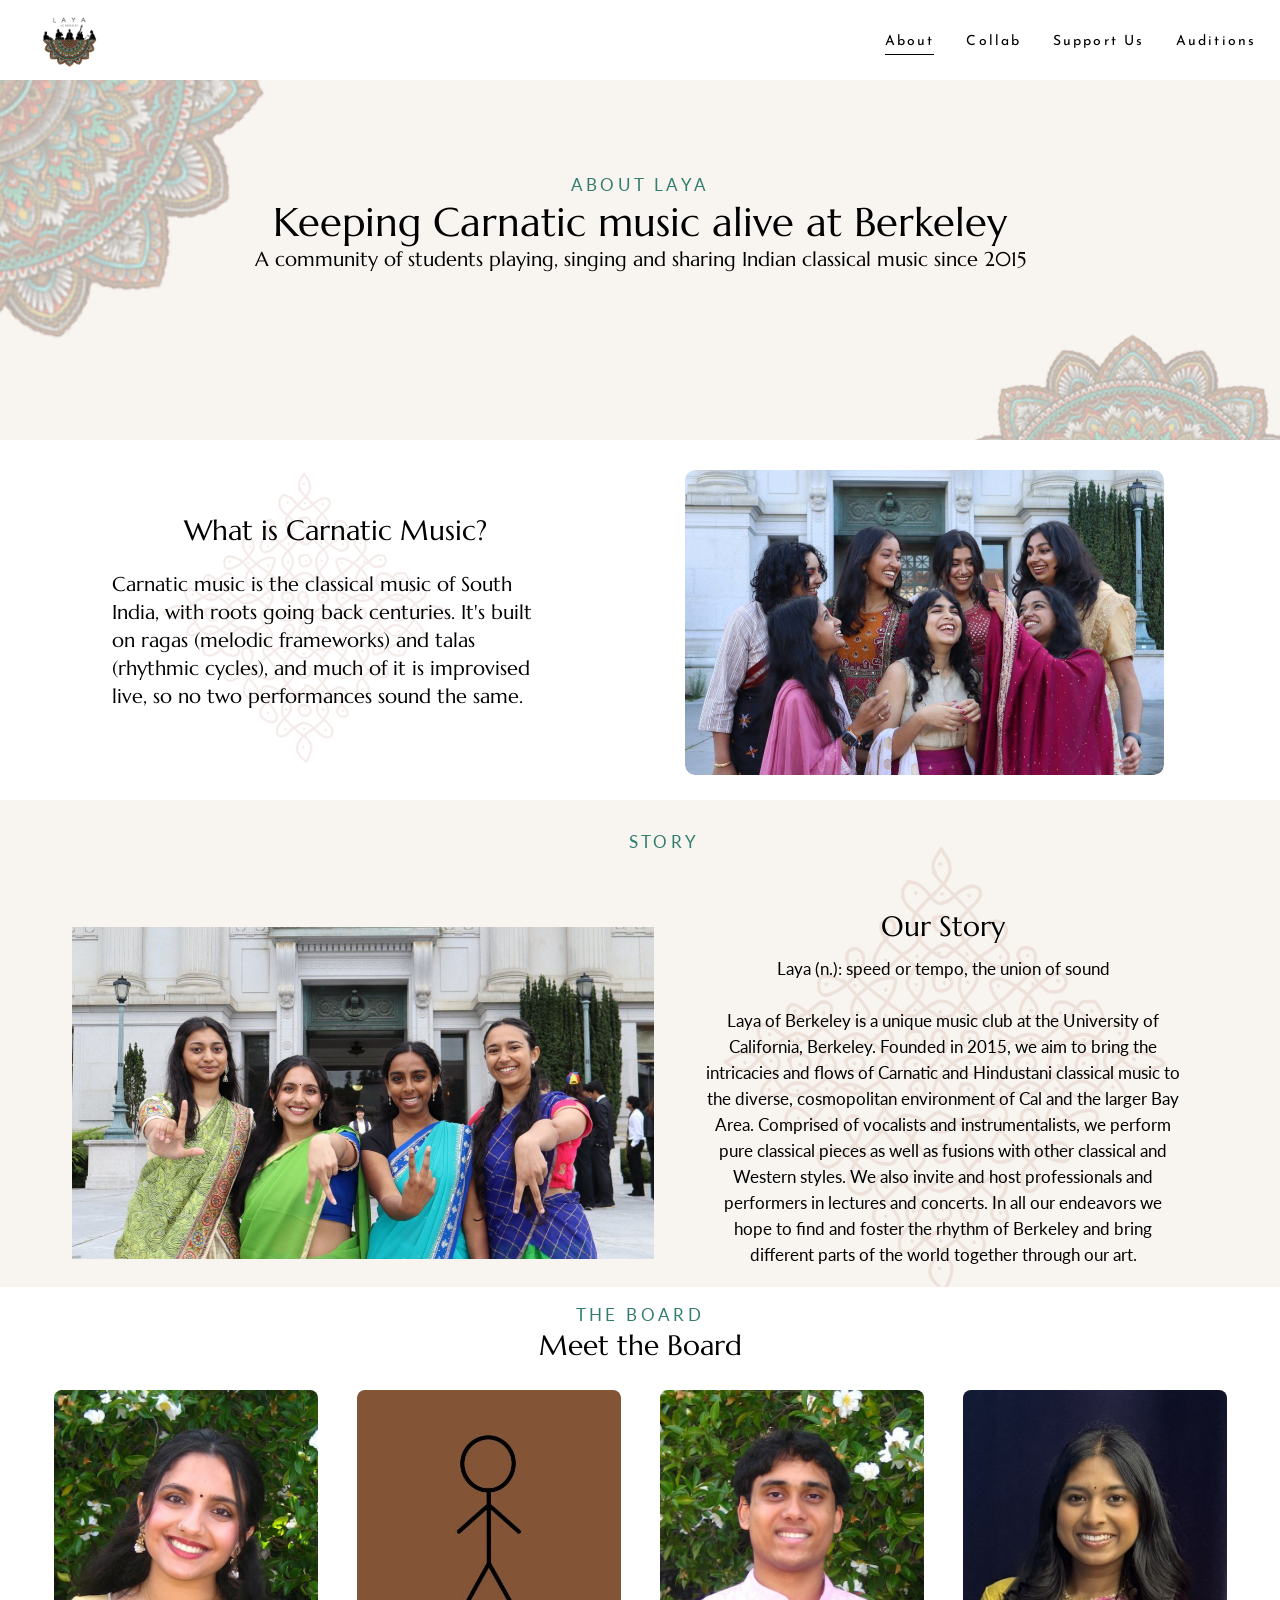
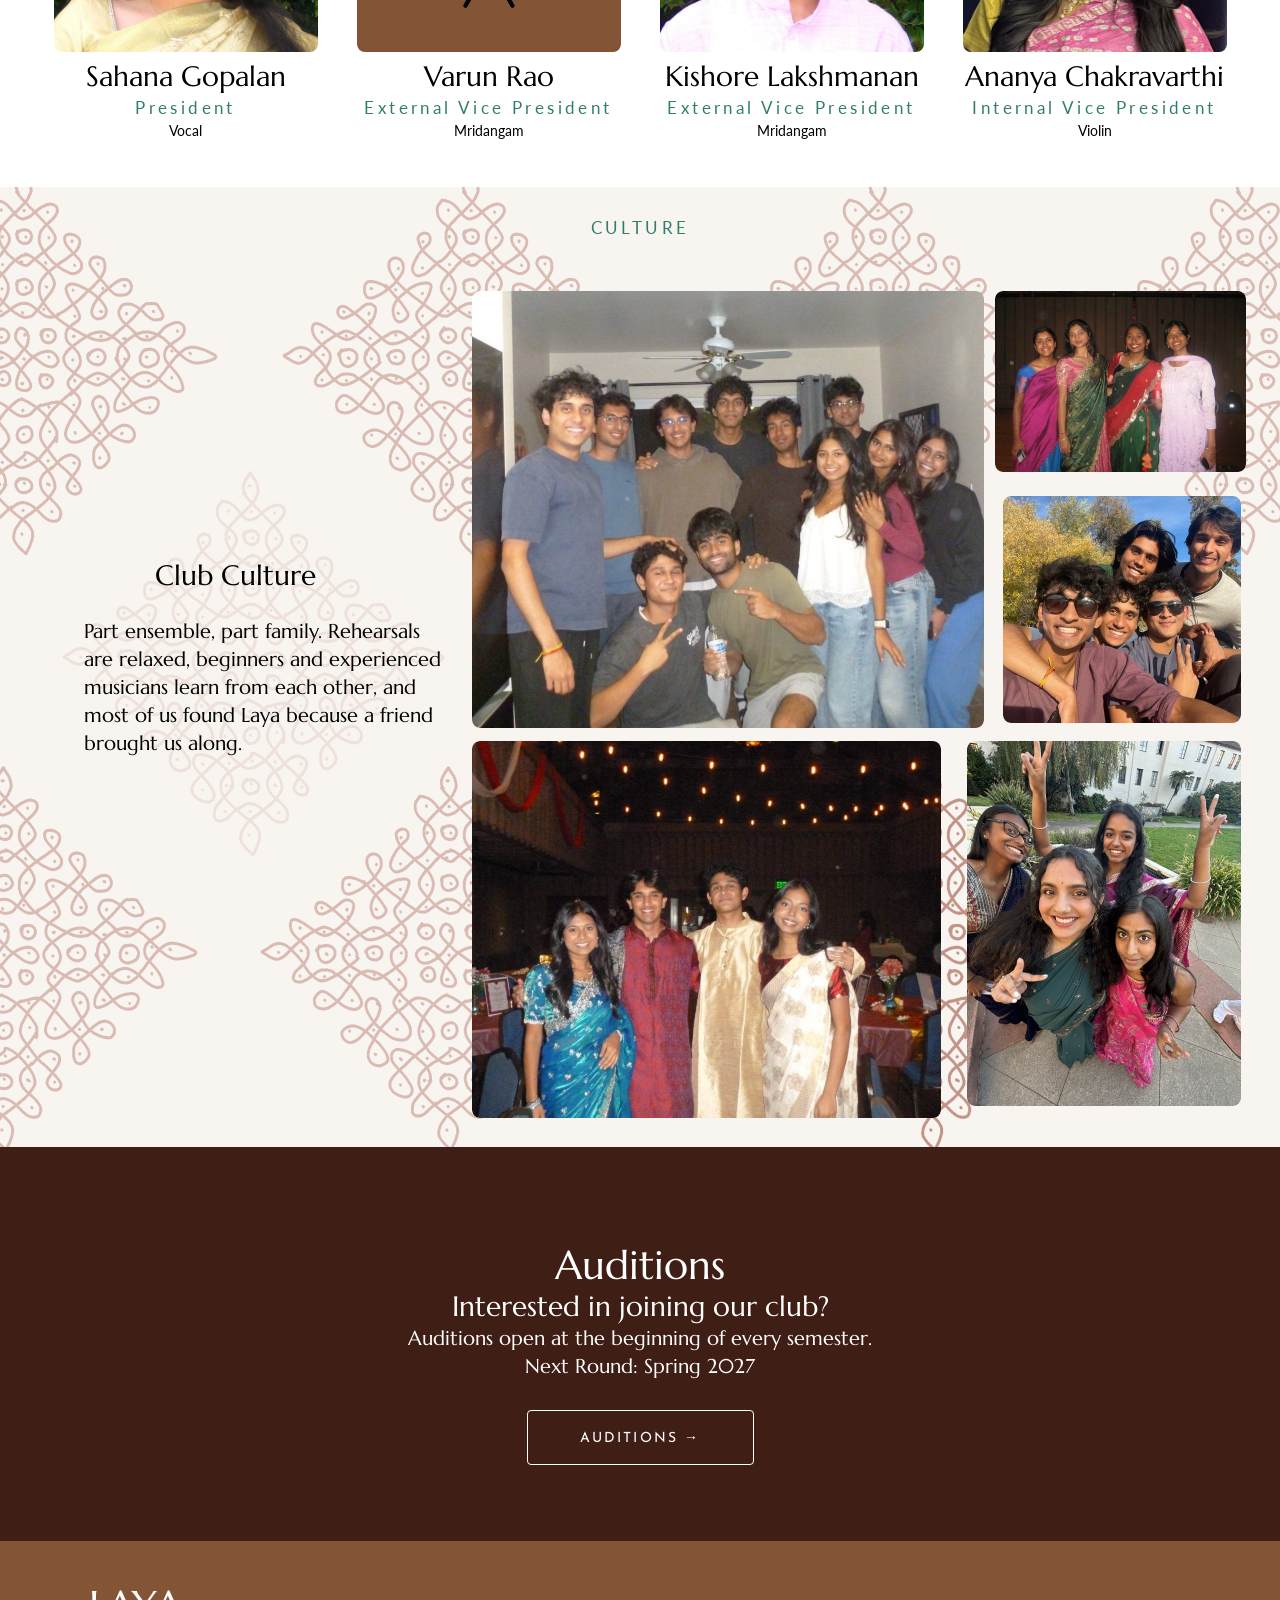
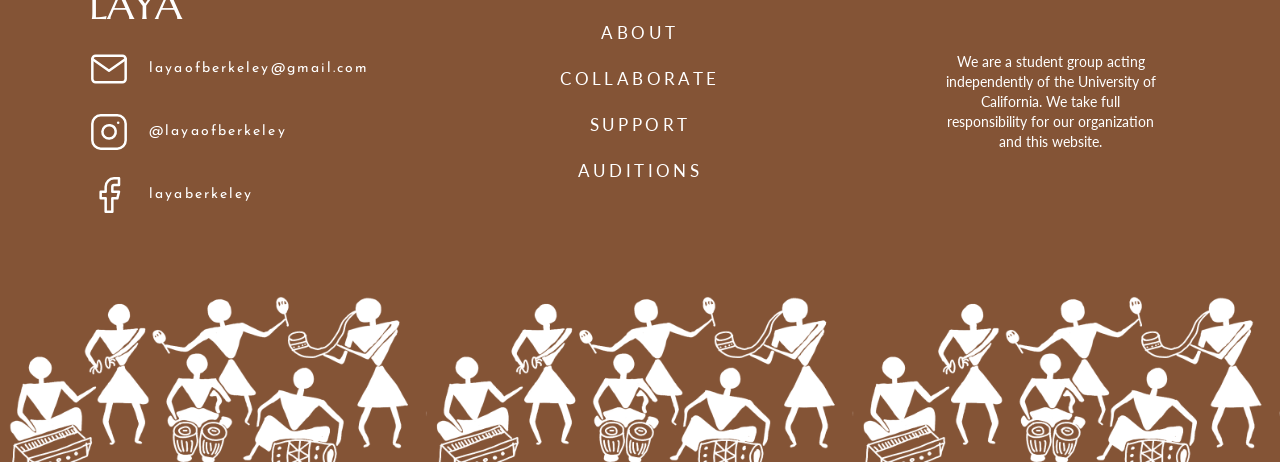
==== commit b7eaf89b: "About: crop board photos to matching headshots Co-Authored-By: Claude Opus 5.5 <noreply@anthropic.co" ====
--- a/about.html
+++ b/about.html
@@ -85,7 +85,7 @@
         </div>
         <ul class="board__list">
           <li>
-            <img class="board__photo" src="images/board-sahana.jpg" alt="Sahana Gopalan" width="526" height="524">
+            <img class="board__photo" src="images/board-sahana.jpg" alt="Sahana Gopalan" width="600" height="600">
             <p class="board__name h2">Sahana Gopalan</p>
             <p class="board__role label">President</p>
             <p class="small">Vocal</p>
@@ -97,13 +97,13 @@
             <p class="small">Mridangam</p>
           </li>
           <li>
-            <img class="board__photo" src="images/board-kishore.jpg" alt="Kishore Lakshmanan" width="540" height="524">
+            <img class="board__photo" src="images/board-kishore.jpg" alt="Kishore Lakshmanan" width="600" height="600">
             <p class="board__name h2">Kishore Lakshmanan</p>
             <p class="board__role label">External Vice President</p>
             <p class="small">Mridangam</p>
           </li>
           <li>
-            <img class="board__photo" src="images/board-ananya.jpg" alt="Ananya Chakravarthi" width="528" height="524">
+            <img class="board__photo" src="images/board-ananya.jpg" alt="Ananya Chakravarthi" width="600" height="600">
             <p class="board__name h2">Ananya Chakravarthi</p>
             <p class="board__role label">Internal Vice President</p>
             <p class="small">Violin</p>
--- a/styles.css
+++ b/styles.css
@@ -2265,3 +2265,452 @@
     aspect-ratio: 1279 / 880;
   }
 }
+
+/* ==========================================================================
+   12. Mobile system (≤767px) — the single source of truth for phone layout.
+   Loaded last so it overrides the per-page mobile rules above.
+   Spec: 20px side padding, 64px section spacing, H1 32 / H2 24 / body 16 /
+   labels 12, no horizontal scrolling.
+   ========================================================================== */
+@media (max-width: 767px) {
+  /* --- Safety net: nothing may be wider than the screen --- */
+  html,
+  body {
+    overflow-x: clip;
+  }
+
+  img,
+  video,
+  iframe {
+    max-width: 100%;
+  }
+
+  /* --- Type scale --- */
+  body,
+  .body {
+    font-size: 16px;
+    line-height: 24px;
+  }
+
+  .h1,
+  .past__youtube-text.h1,
+  .past__youtube-text .h1,
+  .upcoming__heading,
+  .support-card .h1 {
+    font-size: 32px;
+    line-height: 40px;
+  }
+
+  .h2,
+  .past__intro .h2 {
+    font-size: 24px;
+    line-height: 32px;
+  }
+
+  .label,
+  .eyebrow,
+  .stats__label,
+  .board__role {
+    font-size: 12px;
+    line-height: 18px;
+    letter-spacing: 0.16em;
+  }
+
+  .impact-card .body {
+    font-size: 16px;
+    line-height: 24px;
+  }
+
+  /* Board names sit in small 2-up cards; keep them a step below H2 */
+  .board__name {
+    font-size: 20px;
+    line-height: 28px;
+  }
+
+  /* --- Section spacing: 64px top/bottom, 20px sides --- */
+  .about__inner,
+  .performances__inner,
+  .events__inner,
+  .support__inner,
+  .about-intro .page-intro__inner,
+  .support-intro .page-intro__inner,
+  .carnatic__inner,
+  .story__inner,
+  .board__inner,
+  .auditions-band__inner,
+  .trusted__inner,
+  .past__inner,
+  .styles__inner,
+  .bookings__inner,
+  .impact__inner {
+    padding: 64px 20px;
+  }
+
+  /* Sections that open with a kolam strip: 64px of space below the strip */
+  .upcoming__inner,
+  .ways__inner {
+    padding: 120px 20px 64px;
+  }
+
+  /* Bookings: the two overlapping hanging borders are replaced by one
+     continuous kolam strip (same as Upcoming / Ways to support) */
+  .bookings .kolam-border { display: none; }
+
+  .bookings::before {
+    content: "";
+    position: absolute;
+    top: 0;
+    left: 0;
+    right: 0;
+    height: 56px;
+    background: url("images/kolam-border.png") repeat-x left top / auto 56px;
+  }
+
+  .bookings__inner {
+    padding-top: 120px;
+  }
+
+  .culture__inner {
+    padding: 0 20px 64px;
+  }
+
+  .culture .label {
+    padding-top: 64px;
+  }
+
+  .stats__list {
+    padding: 32px 20px;
+  }
+
+  .site-nav__inner {
+    padding: 0 10px 0 20px;
+  }
+
+  /* --- Hero (Home + Collaborate): ~70% of the screen, readable text,
+         full-width stacked buttons --- */
+  .hero,
+  .collab-hero {
+    min-height: 70vh;
+    min-height: 70svh;
+  }
+
+  .hero {
+    padding: 0 20px 40px;
+  }
+
+  .collab-hero__content {
+    width: 100%;
+    padding: 0 20px 40px;
+  }
+
+  .hero::before,
+  .collab-hero::before {
+    background: linear-gradient(to bottom, rgba(0, 0, 0, 0) 20%, rgba(0, 0, 0, 0.55) 55%, rgba(0, 0, 0, 0.8) 100%);
+  }
+
+  .hero__content,
+  .collab-hero__content {
+    text-shadow: 0 1px 8px rgba(0, 0, 0, 0.45);
+  }
+
+  .hero .subheading {
+    margin-top: 8px;
+  }
+
+  .hero__actions,
+  .collab-hero__actions {
+    flex-direction: column;
+    align-items: stretch;
+    gap: 12px;
+    margin-top: 24px;
+  }
+
+  .hero__actions .btn,
+  .collab-hero__actions .btn,
+  .collab-hero__actions .btn--wide {
+    width: 100%;
+    min-width: 0;
+    text-shadow: none;
+  }
+
+  /* Buttons never force a row wider than the screen */
+  .btn,
+  .btn--lg {
+    min-width: 0;
+    max-width: 100%;
+  }
+
+  /* --- Stats: 2×2 --- */
+  .stats__list {
+    grid-template-columns: repeat(2, minmax(0, 1fr));
+    row-gap: 28px;
+  }
+
+  /* --- Two-column sections stack: photo on top, text below --- */
+  .about__inner,
+  .carnatic__inner,
+  .story__grid,
+  .past__youtube,
+  .ways__grid {
+    grid-template-columns: minmax(0, 1fr);
+    row-gap: 28px;
+  }
+
+  .carnatic__image {
+    order: -1;
+  }
+
+  .story__grid {
+    margin-top: 24px;
+  }
+
+  /* Support page: each photo sits above its card */
+  .ways__photo--donate {
+    order: -1;
+    margin-top: 0;
+    margin-bottom: 24px;
+  }
+
+  .ways__col--left {
+    padding-top: 32px;
+  }
+
+  .ways__col--right {
+    margin-top: 64px;
+  }
+
+  .support-card,
+  .support-card--donate,
+  .support-card--sponsor {
+    width: 100%;
+    margin-left: 0;
+  }
+
+  .ways__photo--group {
+    margin-bottom: 24px;
+  }
+
+  .support-card--sponsor {
+    margin-top: 0;
+  }
+
+  /* --- Card rows --- */
+  .styles__list,
+  .steps {
+    grid-template-columns: minmax(0, 1fr);
+    max-width: none;
+  }
+
+  .board__list,
+  .impact__list {
+    grid-template-columns: repeat(2, minmax(0, 1fr));
+  }
+
+  .event-card {
+    max-width: none;
+  }
+
+  /* --- Images: fill the width, keep aspect ratio --- */
+  .about__image,
+  .carnatic__image,
+  .story__image,
+  .performances__image,
+  .ways__photo--donate,
+  .ways__photo--group,
+  .past__item,
+  .past__item img {
+    width: 100%;
+    height: auto;
+  }
+
+  .ways__photo--group {
+    aspect-ratio: 554 / 643;
+  }
+
+  /* Club culture gallery: [wide] [small small] [small small] — no gaps */
+  .culture__photo--1,
+  .culture__photo--2,
+  .culture__photo--3,
+  .culture__photo--4,
+  .culture__photo--5 {
+    order: 0;
+  }
+
+  .culture__photo--4,
+  .culture__photo--5 {
+    grid-column: span 1;
+    height: 220px;
+  }
+
+  /* --- Half-mandalas: shrunk and tucked into corners, flat edge on the
+         section edge, clear of the text (sized for ~390px phones).
+         The art is a 589×1095 half; rotated ones occupy a box twice as wide
+         as tall, hence the negative offsets that put the flat edge flush. --- */
+  .mandala {
+    width: 110px;
+  }
+
+  /* Home: Performances */
+  .performances .mandala { width: 110px; }
+  .performances .mandala--top-left { top: -100px; left: 0; }
+  /* These two halves meet at the Performances / Events boundary to form one
+     full mandala: same width, same horizontal centre (the right screen
+     edge), each flat edge flush with the boundary. Box is 100×186, so
+     (186 − 100) / 2 = 43px puts the rotated flat edge on the section edge. */
+  .performances .mandala--bottom-right { top: auto; bottom: -43px; right: -50px; width: 100px; }
+  .performances__inner { padding-bottom: 80px; }
+
+  /* Home: Upcoming events (flat edge along the top, right corner) */
+  .events .mandala--flat-top { top: -43px; right: -50px; width: 100px; }
+
+  /* Home: the one spanning Events → Support, peeking from the left edge
+     in the gap between the two sections */
+  .events-support > .mandala { top: 330px; left: 0; width: 72px; }
+
+  /* About intro */
+  .about-intro .mandala--about-top-left { top: -110px; left: -80px; width: 150px; }
+  .about-intro .mandala--about-bottom-right { top: auto; bottom: -39px; right: -30px; width: 90px; }
+
+  /* Collaborate: For Artists card (two stacked copies at each corner) */
+  .for-artists { padding-bottom: 48px; }
+  .for-artists .mandala { width: 90px; }
+  .for-artists .mandala--flat-top { top: -39px; left: auto; right: -40px; }
+  .for-artists .mandala--flat-bottom { top: auto; bottom: -39px; left: -40px; }
+
+  /* --- Diamond kolams: kept, shrunk, and centred as faint watermarks
+         behind their heading (as on desktop). --- */
+  .kolam-bg {
+    width: 300px;
+  }
+
+  .carnatic .kolam-diamond,
+  .story .kolam-diamond,
+  .past__youtube .kolam-diamond,
+  .support-card .kolam-diamond,
+  .support-card--sponsor .kolam-diamond,
+  .ways__thanks .kolam-diamond {
+    left: 50%;
+    right: auto;
+    bottom: auto;
+    width: 220px;
+    transform: translateX(-50%);
+  }
+
+  /* Carnatic: photo is on top now, so sit behind the heading below it */
+  /* Carnatic: the kolam is drawn behind the text block itself so it stays
+     centred on the heading + paragraph at any width */
+  .carnatic .kolam-diamond { display: none; }
+  .carnatic__text::before {
+    content: "";
+    position: absolute;
+    z-index: -1;
+    top: 50%;
+    left: 50%;
+    width: 260px;
+    aspect-ratio: 968 / 886;
+    background: url("images/kolam-diamond.png") center / contain no-repeat;
+    opacity: 0.33;
+    transform: translate(-50%, -50%);
+    pointer-events: none;
+  }
+  .story .kolam-diamond { top: 8px; width: 200px; }
+  /* Donate / Sponsor cards and "Thank you": kolam dead-centre in the block,
+     with the text kept above it */
+  .support-card .kolam-diamond,
+  .support-card--sponsor .kolam-diamond,
+  .ways__thanks .kolam-diamond {
+    top: 50%;
+    transform: translate(-50%, -50%);
+  }
+
+  .support-card > *:not(.kolam-diamond) {
+    position: relative;
+    z-index: 1;
+  }
+
+  /* YouTube: drawn behind the headline itself so it stays centred on it */
+  .past__youtube .kolam-diamond { display: none; }
+  .past__youtube-text::before {
+    content: "";
+    position: absolute;
+    z-index: -1;
+    top: 50%;
+    left: 50%;
+    width: 240px;
+    aspect-ratio: 968 / 886;
+    background: url("images/kolam-diamond.png") center / contain no-repeat;
+    transform: translate(-50%, -50%);
+    pointer-events: none;
+  }
+
+  /* Club Culture: three kolams in a row, centred behind the heading and
+     paragraph (not the teal label) */
+  .culture__kolams { display: none; }
+  .culture__text::before {
+    content: "";
+    position: absolute;
+    z-index: -1;
+    top: 50%;
+    left: 50%;
+    width: 100vw;
+    height: 170px;
+    background:
+      url("images/kolam-diamond.png") left 50% / auto 100% no-repeat,
+      url("images/kolam-diamond.png") center 50% / auto 100% no-repeat,
+      url("images/kolam-diamond.png") right 50% / auto 100% no-repeat;
+    opacity: 0.8;
+    transform: translate(-50%, -50%);
+    pointer-events: none;
+  }
+
+  /* --- Footer: stacked and centred; Warli art scaled to fit, uncropped --- */
+  .site-footer__inner {
+    padding: 48px 20px 24px;
+  }
+
+  .site-footer__disclaimer {
+    max-width: 300px;
+  }
+
+  .site-footer__art {
+    height: auto;
+    aspect-ratio: 1058 / 432;
+    background-repeat: no-repeat;
+    background-position: center bottom;
+    background-size: 100% auto;
+  }
+}
+
+/* Home hero on phones: the group photo is wide (2000×1443) and people run
+   almost edge to edge, so a tall cover crop cuts the sides off. Show the
+   whole photo at full width instead, fade its bottom (the saris, below the
+   faces) into deep brown, and set the text and buttons on that. */
+@media (max-width: 767px) {
+  .hero {
+    --hero-photo-h: calc(100vw * 1443 / 2000);
+    display: block;
+    min-height: 0;
+    padding: calc(var(--hero-photo-h) - 64px) 20px 40px;
+    background: var(--brown);
+  }
+
+  .hero__image {
+    inset: 0 0 auto;
+    height: var(--hero-photo-h);
+    object-fit: cover;
+    object-position: center top;
+  }
+
+  .hero::before {
+    inset: 0 0 auto;
+    height: var(--hero-photo-h);
+    background: linear-gradient(to bottom,
+      rgba(63, 31, 21, 0) 55%,
+      rgba(63, 31, 21, 0.75) 82%,
+      var(--brown) 100%);
+  }
+
+  .hero__content {
+    position: relative;
+  }
+}
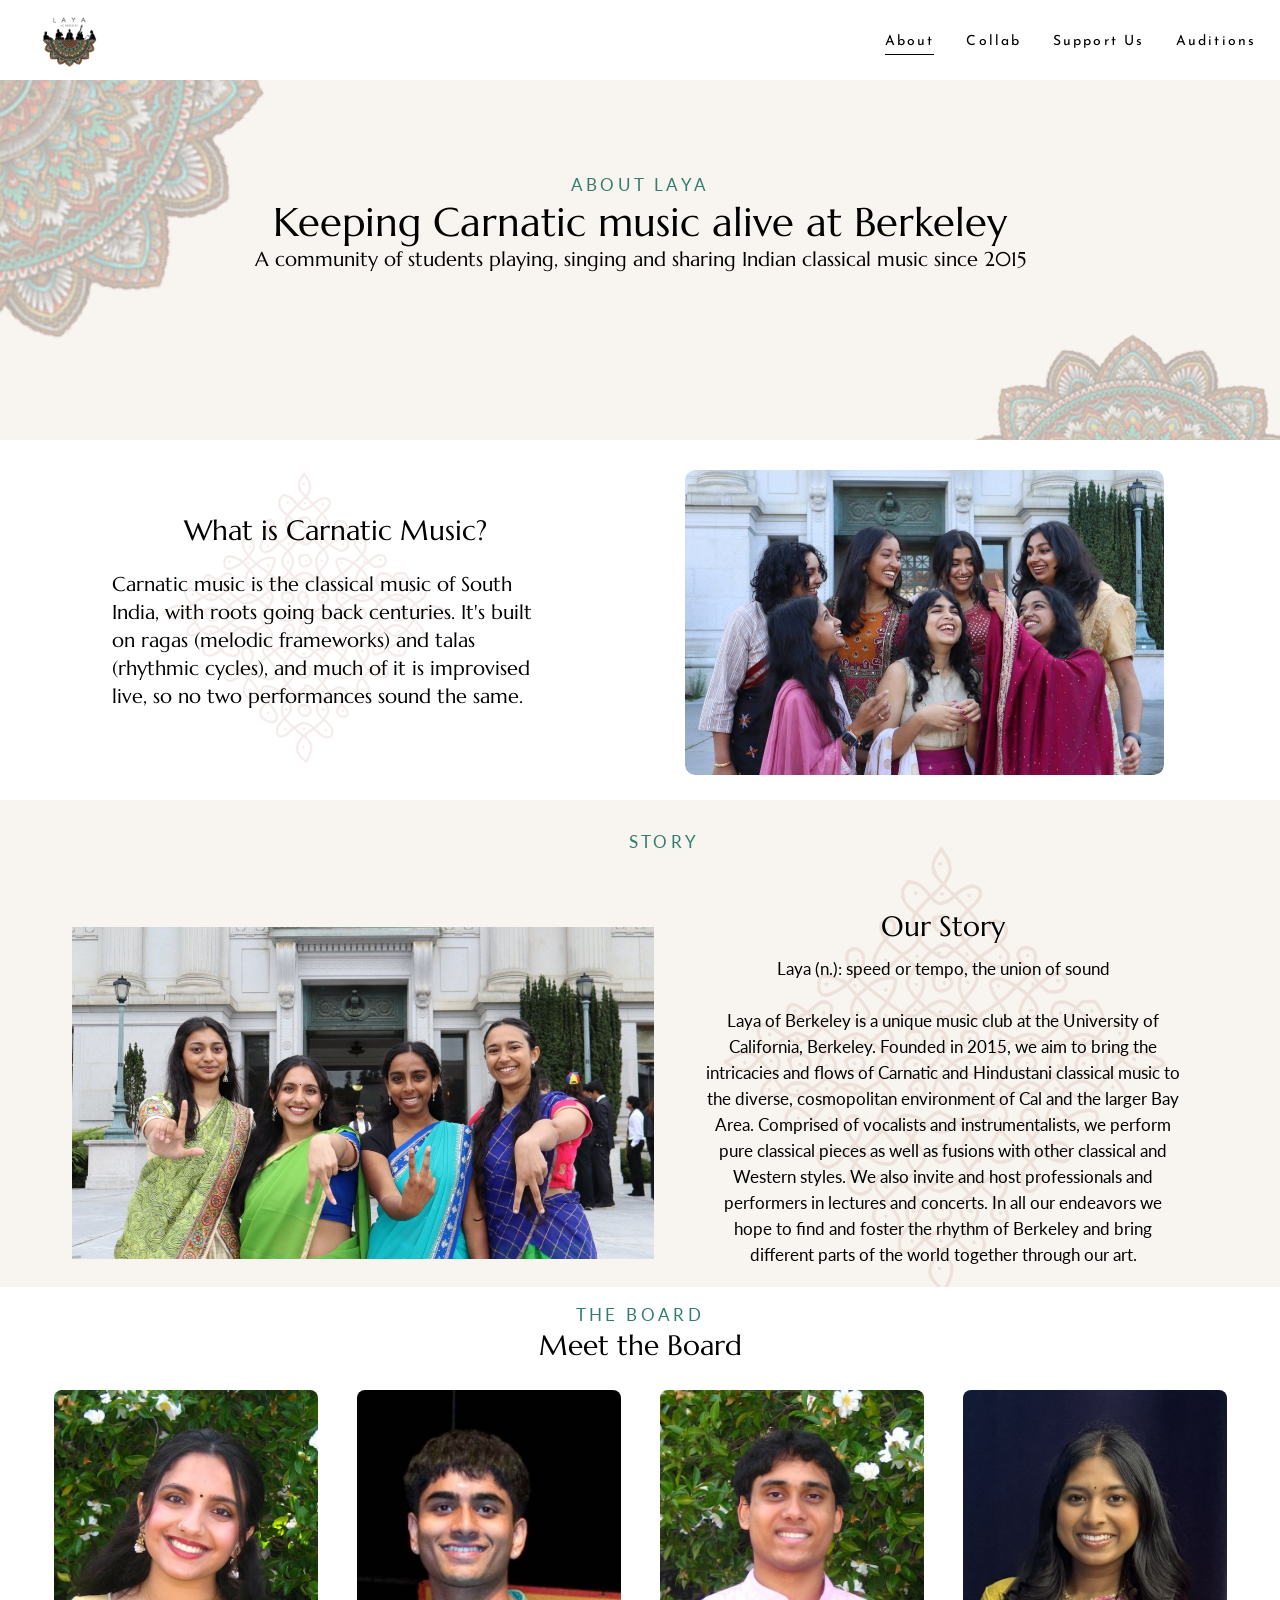
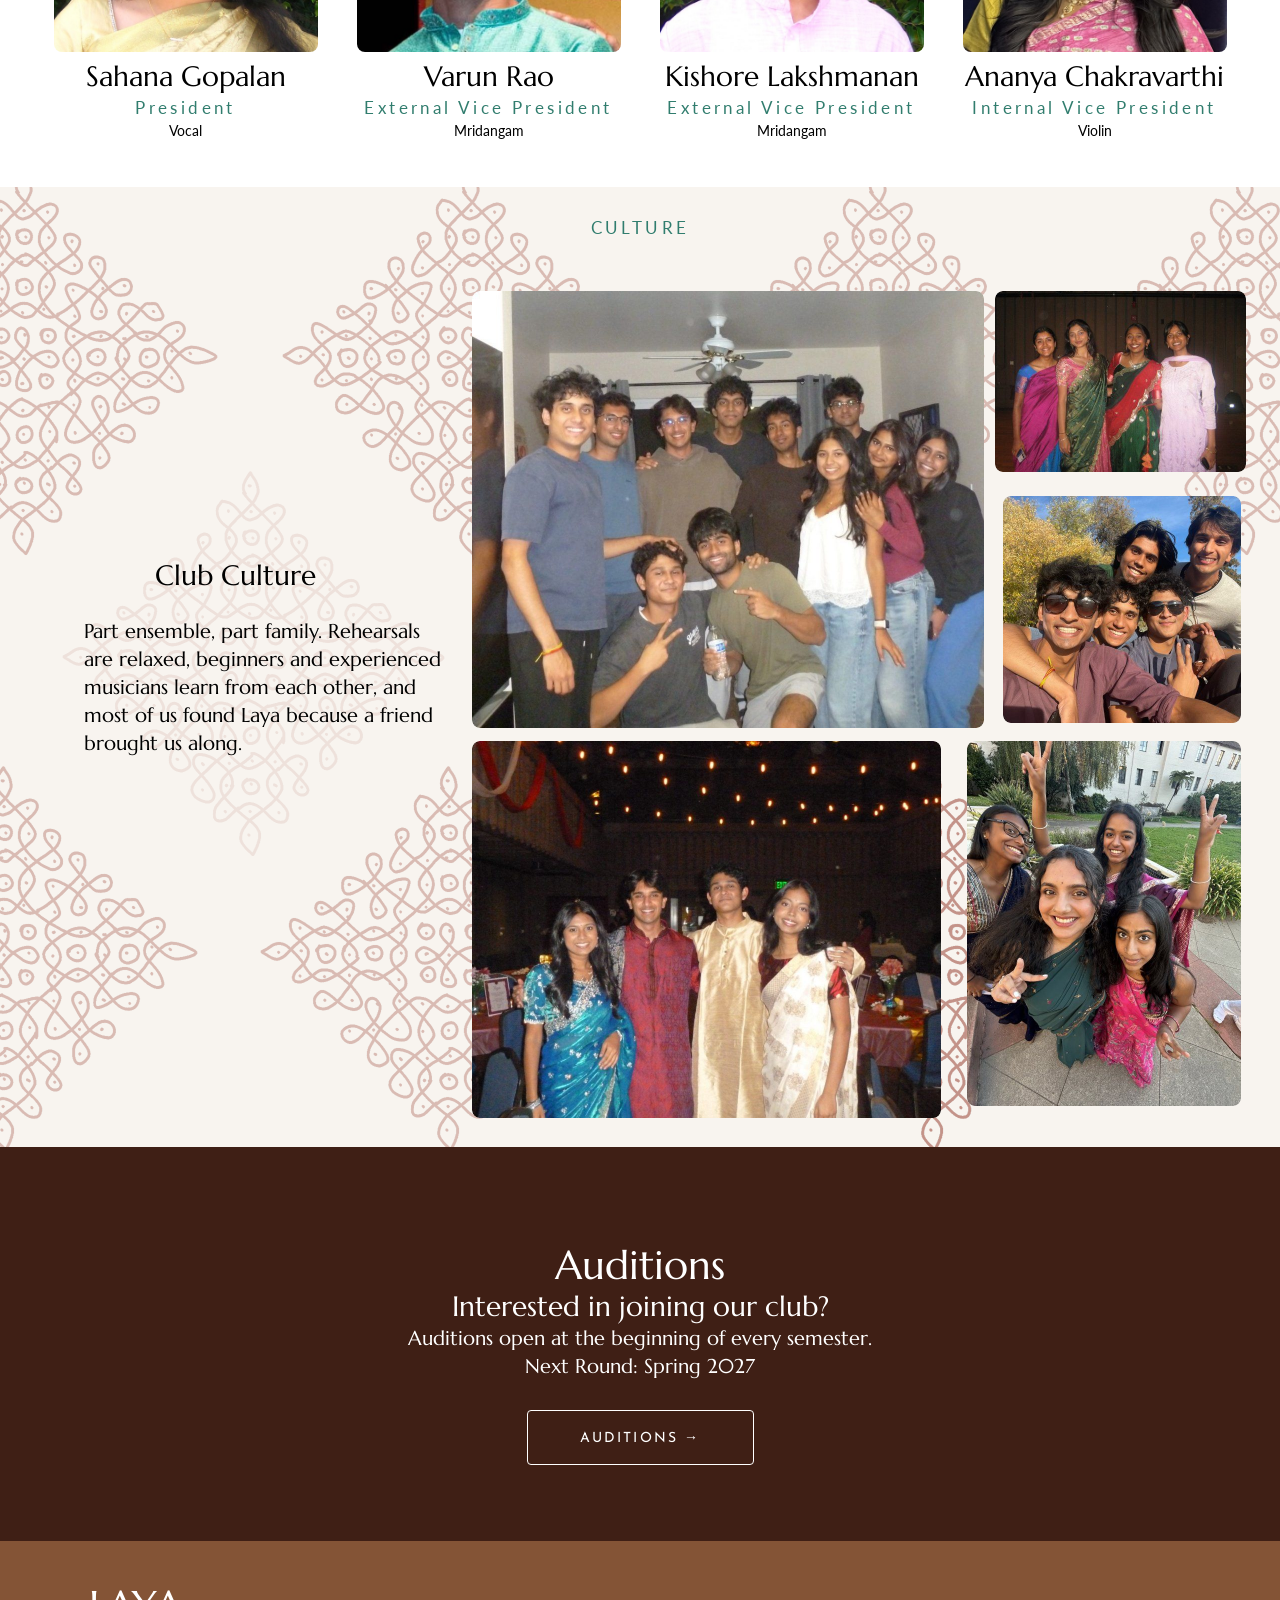
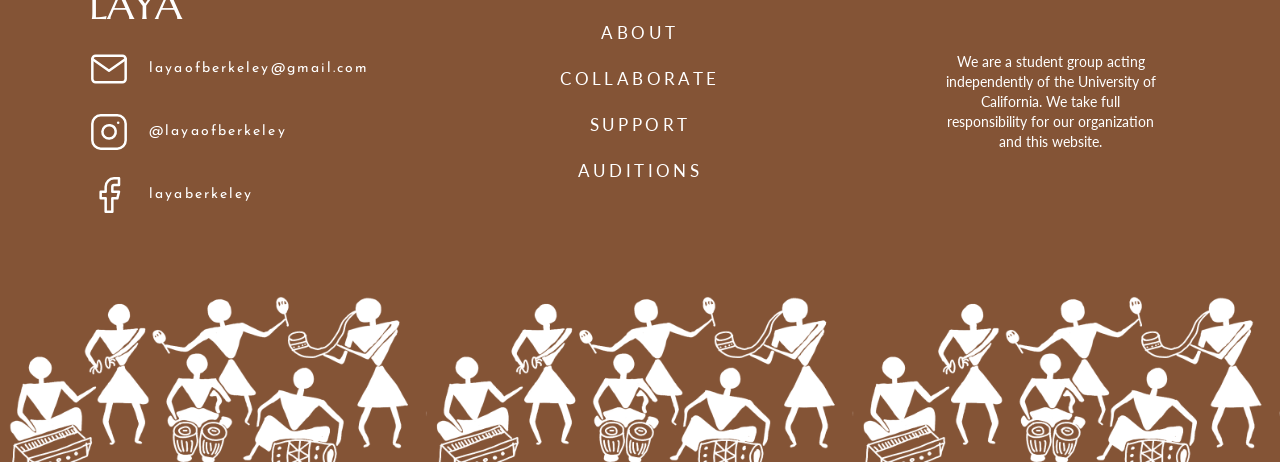
==== commit 7ba57792: "About: add Varun's headshot Co-Authored-By: Claude Opus 5.5 <noreply@anthropic.com>" ====
--- a/about.html
+++ b/about.html
@@ -91,7 +91,7 @@
             <p class="small">Vocal</p>
           </li>
           <li>
-            <img class="board__photo" src="images/board-varun.jpg" alt="Placeholder portrait for Varun Rao" width="524" height="524">
+            <img class="board__photo" src="images/board-varun.jpg" alt="Varun Rao" width="548" height="548">
             <p class="board__name h2">Varun Rao</p>
             <p class="board__role label">External Vice President</p>
             <p class="small">Mridangam</p>
--- a/styles.css
+++ b/styles.css
@@ -2681,13 +2681,28 @@
   }
 }
 
-/* Home hero on phones: the group photo is wide (2000×1443) and people run
+/* Home hero on tablet/desktop: the cover photo (2048×1151) is wide and the
+   group stands almost edge to edge, so keep the hero a wide 2:1 band
+   (capped at the old 923px) instead of a tall box that crops people off the
+   sides. Anchor near the bottom so the top of the projector screen gets
+   trimmed, not the group. */
+@media (min-width: 768px) {
+  .hero {
+    min-height: min(50vw, 923px);
+  }
+
+  .hero__image {
+    object-position: center 90%;
+  }
+}
+
+/* Home hero on phones: the group photo is wide (2048×1151) and people run
    almost edge to edge, so a tall cover crop cuts the sides off. Show the
    whole photo at full width instead, fade its bottom (the saris, below the
    faces) into deep brown, and set the text and buttons on that. */
 @media (max-width: 767px) {
   .hero {
-    --hero-photo-h: calc(100vw * 1443 / 2000);
+    --hero-photo-h: calc(100vw * 1151 / 2048);
     display: block;
     min-height: 0;
     padding: calc(var(--hero-photo-h) - 64px) 20px 40px;
@@ -2698,7 +2713,7 @@
     inset: 0 0 auto;
     height: var(--hero-photo-h);
     object-fit: cover;
-    object-position: center top;
+    object-position: center;
   }
 
   .hero::before {
